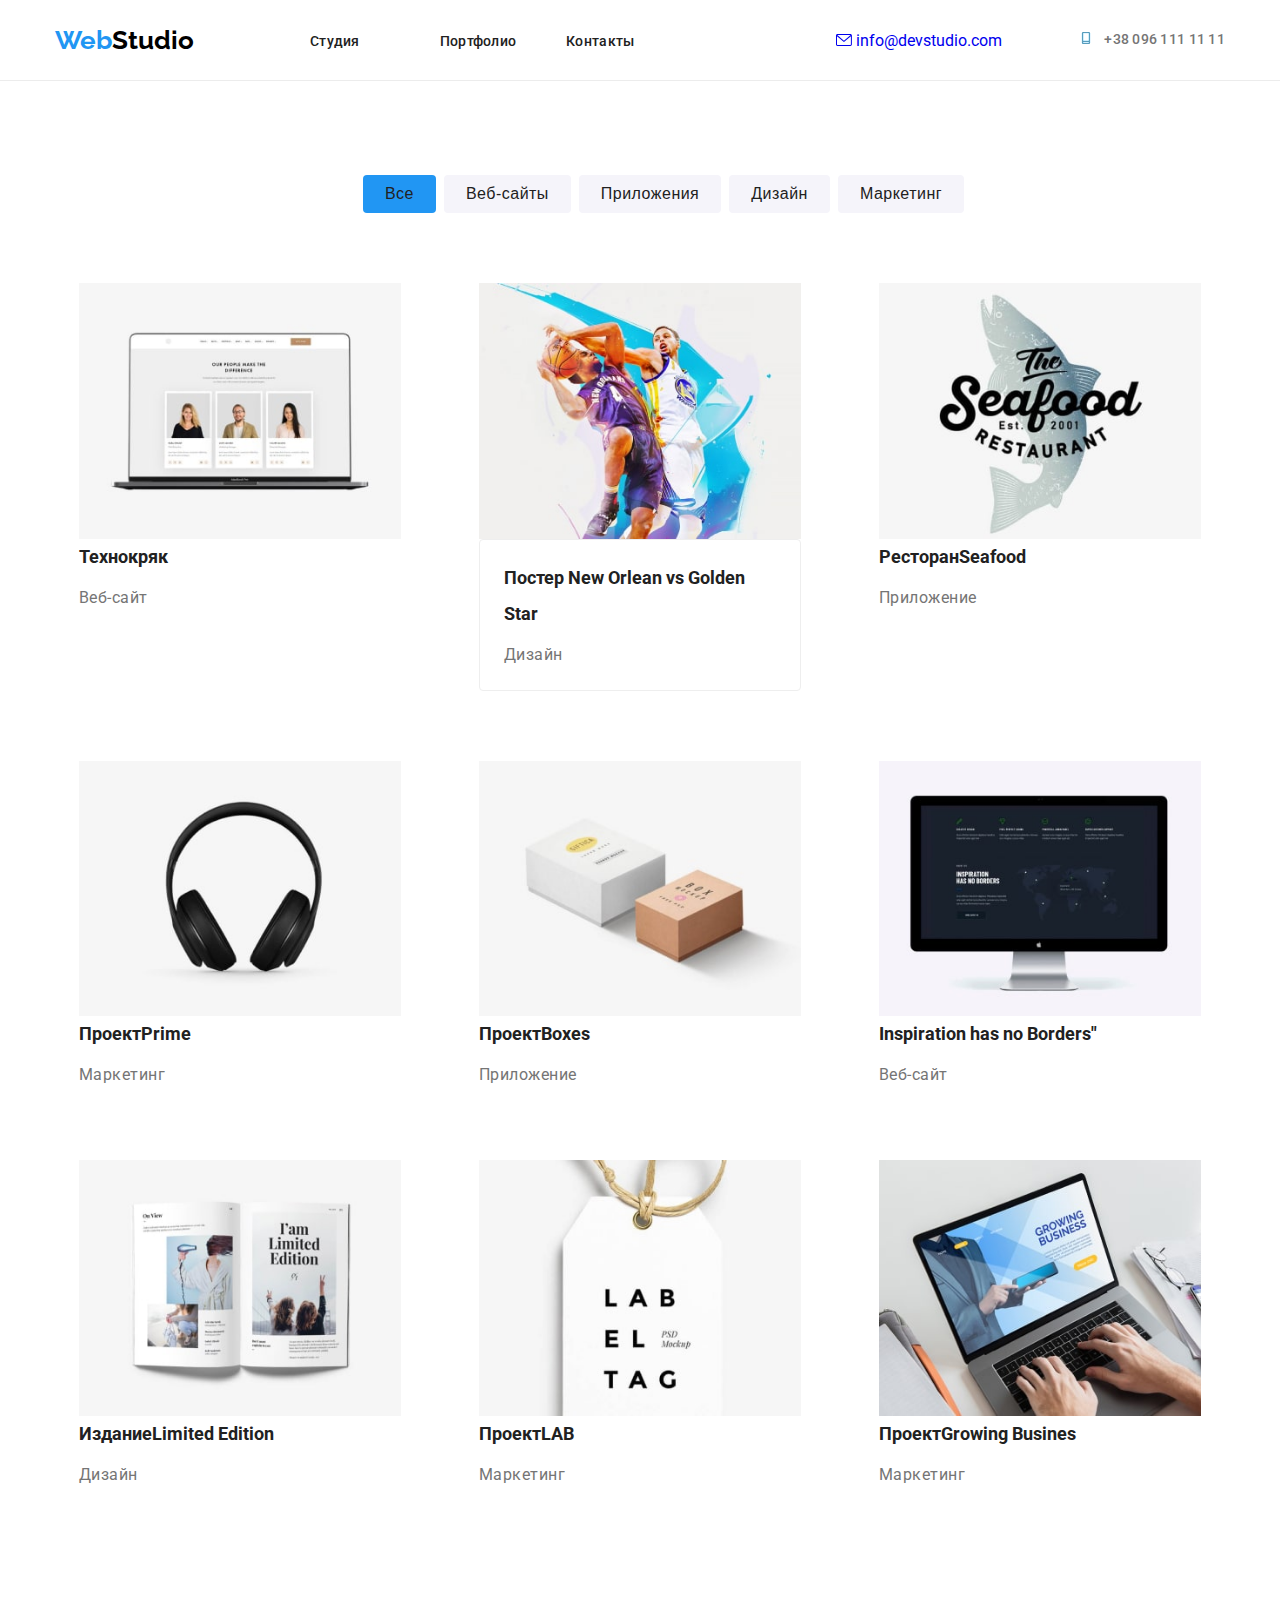
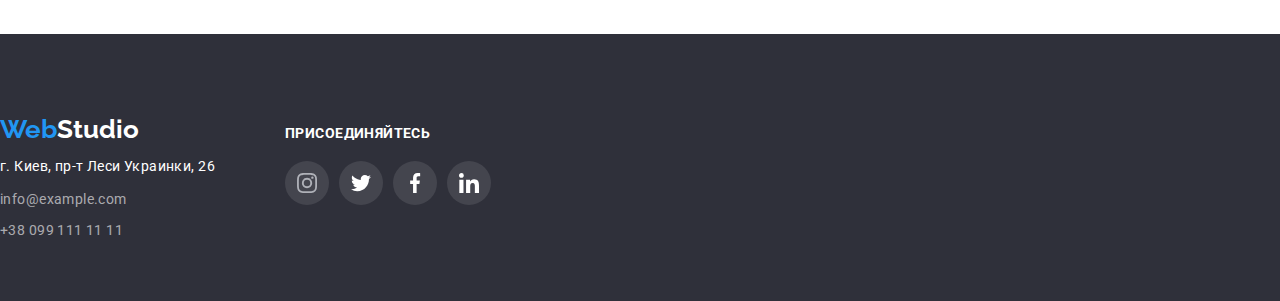
==== portfolio.html @ 39ac748e "start" ====
<!DOCTYPE html>
<html lang="ru">
  <head>
    <meta charset="UTF-8" />
    <meta http-equiv="X-UA-Compatible" content="IE=edge" />
    <meta name="viewport" content="width=device-width, initial-scale=1.0" />
    <title>WebStudio</title>
    <link rel="preconnect" href="https://fonts.googleapis.com" />
    <link rel="preconnect" href="https://fonts.gstatic.com" crossorigin />
    <link
      href="https://fonts.googleapis.com/css2?family=Raleway:wght@700&family=Roboto:wght@400;500;700;900&display=swap"
      rel="stylesheet"
    />
    <link
      rel="stylesheet"
      href="https://cdnjs.cloudflare.com/ajax/libs/modern-normalize/1.1.0/modern-normalize.min.css"
      integrity="sha512-wpPYUAdjBVSE4KJnH1VR1HeZfpl1ub8YT/NKx4PuQ5NmX2tKuGu6U/JRp5y+Y8XG2tV+wKQpNHVUX03MfMFn9Q=="
      crossorigin="anonymous"
      referrerpolicy="no-referrer"
    />
    <link rel="stylesheet" href="./css/styles.css" />
  </head>
  <body>
    <!--шапка страницы портфолио-->
    <header class="header">
    <div class="container">
        <nav class="header-navigation">
          <a class="logo link" href="" lang="en">Web<span class="header-accent">Studio</span></a>
              <ul class="header-list list">
              <li class="header-item">
              <a class="header-link link pointer" href="./index.html"> <svg class="contact-vector" width="16" height="14px">
                <use href="./images4/icons.svg#icon-vector/"></use></svg>Студия</a>
            </li>
            <li class="header-item">
              <a class="header-link link" href="./portfolio.html">Портфолио</a>
            </li>
            <li class="header-item"><a class="header-link link" href="">Контакты</a></li>
          </ul>

          <!--авторизация-->
          <div class="header-ring">
            <ul class="contact item">
              <a href="mailto:info@devstudio.com" class="contact-link link">
            </ul>
                <svg class="contact-mail link" width="16" height="12px">
                <use href="./images4/icons.svg#icon-envelope"></use></svg> info@devstudio.com</a>
              
                  <svg class="contact-vector" width="16" height="14px"><use href="./images4/icons.svg#icon-vector/"></use></svg>
                <ul class="contact item">
              <a href="tel:380961111111" class="header-tel link"><svg class="contact-tel" width="16" height="12px">
                <use href="./images4/icons.svg#icon-smartphone"></use></svg>+38 096 111 11 11</a>
                </ul>
            </div>
        </nav>
      </header>
    </div>

    <main>
      <section class="section-portfolio">
        <div class="container-portfolio">
          <h1 class="visually-hidden">Примеры работ</h1>
          <ul class="portfolio-list">
            <li class="portfolio-item">
              <button type="button btn" class="portfolio-button lits">Все</button>
            </li>

            <li class="portfolio-item">
              <button type="button" class="portfolio-buttons  lits">Веб-сайты</button>
            </li>

            <li class="portfolio-item">
              <button type="button" class="portfolio-buttons lits">Приложения</button>
            </li>

            <li class="portfolio-item">
              <button type="button" class="portfolio-buttons  lits">Дизайн</button>
            </li>

            <li class="portfolio-item">
              <button type="button" class="portfolio-buttons lits">Маркетинг</button>
            </li>
          </ul>
        </div>
      
      <!--Проэкты-->
      <!--<section card="section">-->
        <div class="container card">
          <ul class="card-list list">
            <li class="card-item">
          <img src="./images2/img8-min.jpg" alt="Веб-сайт" width="370" />
              <div class="cards-name">
                <h2 class="card-title">Технокряк</h2>
                <p class="card-text">Веб-сайт</p>
              </div>
            </li>

            <li class="card-item">
              <img src="./images2/img9-min.jpg " alt="Постер" width="370" />
              <div class="cards-name-card">
                <h3 class="card-title">Постер<span lang="en"> New Orlean vs Golden Star</span></h3>
                <p class="card-text">Дизайн</p>
              </div>
            </li>

            <li class="card-item">
              <img src="./images2/img10-min.jpg" alt="Ресторан" width="370" />
              <div class="cards-name">
                <h3 class="card-title">Ресторан<span lang="en">Seafood</span></h3>
                <p class="card-text">Приложение</p>
              </div>
            </li>

            <li class="card-item">
              <img src="./images2/img11-min.jpg" alt="Маркетинг работа" width="370" />
              <div class="cards-name">
                <h3 class="card-title">Проект<span lang="en">Prime</span></h3>
                <p class="card-text">Маркетинг</p>
              </div>
            </li>

            <li class="card-item">
              <img src="./images2/img12-min.jpg" alt="Коробка приложение" width="370" />
              <div class="cards-name">
                <h3 class="card-title">Проект<span lang="en">Boxes</span></h3>
                <p class="card-text">Приложение</p>
              </div>
            </li>

            <li class="card-item">
              <img src="./images2/img13-min.jpg" alt="Веб-сайт работа" width="370" />
              <div class="cards-name">
                <h3 class="card-title"><span lang="en">Inspiration has no Borders"</span></h3>
                <p class="card-text">Веб-сайт</p>
              </div>
            </li>

            <li class="card-item">
              <img src="./images2/img14-min.jpg" alt="Дизайн работа" width="370" />
              <div class="cards-name">
                <h3 class="card-title">Издание<span lang="en">Limited Edition</span></h3>
                <p class="card-text">Дизайн</p>
              </div>
            </li>

            <li class="card-item">
              <img src="./images2/img15-min.jpg" alt="Маркетинг работа2" width="370" />
              <div class="cards-name">
                <h3 class="card-title">Проект<span lang="en">LAB</span></h3>
                <p class="card-text">Маркетинг</p>
              </div>
            </li>
            <li class="card-item">
              <img src="./images2/img16-min.jpg" alt="<Большой бизнес>" width="370" />
              <div class="cards-name">
                <h3 class="card-title">Проект<span lang="en">Growing Busines</span></h3>
                <p class="card-text">Маркетинг</p>
              </div>
            </li>
          </ul>
        </div>
      </section>  
    </main>

      <!--подвал-->
    <footer class="footer">
      <div class="container-footer">
        <div class="container-footer-contact">
        <a class="logo link" href="" lang="en">Web<span class="footer-accent">Studio</span></a>
        <address class="footer-contacts">
          <ul class="footer-list list">
            <li class="footer-item">
              <a href="" class="footer-address link">г. Киев, пр-т Леси Украинки, 26</a>
            </li>
            <li class="footer-item">
              <a href="mailto:info@example.com" class="footer-mail link">info@example.com</a>
            </li>
            <li class="footer-item">
              <a href="tel:+3809911111111" class="footer-tel link">+38 099 111 11 11</a>
            </li>
          </ul>
          </address> 
        </div>
        <div class="footer-social">
          <h3 class="second-footer-title">присоединяйтесь</h3> 
          <ul class="second-footer-list list"> 
                <li class="second-footer-item">
                  <a href="" class="footer-social-link">
                    <svg class="second-footer-icon" width="20"height="16"><use href="./images4/icons.svg#icon-instagram" ></use></svg>
                  </a>
                </li>
                  <li class="second-footer-item">
                  <a href="" class="footer-social-link">
                    <svg class="second-footer-icon" width="20"height="16"><use href="./images4/icons.svg#icon-twitter"></use></svg>
                  </a>
                </li>
                  <li class="second-footer-item">
                  <a href="" class="footer-social-link">
                    <svg class="second-footer-icon" width="20"height="16"><use href="./images4/icons.svg#icon-facebook"></use></svg>
                  </a>
                </li>
                  <li class="second-footer-item">
                  <a href="" class="footer-social-link">
                    <svg class="second-footer-icon" width="20"height="16"><use href="./images4/icons.svg#icon-linkedin" ></use></svg>
                  </a>
                </li>
              </ul>
          </div>
    </div>
    </footer>
  </body>
</html>
---- css/styles.css ----
/*Стиль для index.html*/
body {
  font-family: 'roboto', sans-serif;
  font-weight: 400;
  color: #000000;
  margin: 0px;
}
/*body {
  font-family: -apple-system, BlinkMacSystemFont, "Segoe UI", Roboto, Oxygen,
    Ubuntu, Cantarell, "Open Sans", "Helvetica Neue", sans-serif;
  line-height: 1.5;
  color: #2a2a2a;
}*/

:root {
  --main-title-color: #ffffff;
  --secondary-title-color: #212121;
  --main-text-color: #757575;
  --secondary-text-color: #000000;
  --accent-color: #2196f3;
  --card-set-gar: 30px;
}

p,
h1,
h2,
h3,
h4,
h5,
h6 {
  margin-top: 0px;
  margin-bottom: 0px;
}
ul {
  margin-top: 0px;
  margin-bottom: 0px;
  padding-left: 0px;
}
img {
  display: block;
  max-width: 100%;
  height: auto;
}
address {
  font-style: normal;
}

/*убрали точки*/
.list {
  list-style: none;
}

/* убрать подчеркивание*/
.link {
  text-decoration: none;
}
/*скрыли заголовки*/
.visually-hidden {
  position: absolute;
  white-space: nowrap;
  width: 1px;
  height: 1px;
  overflow: hidden;
  border: 0;
  padding: 0;
  clip: rect(0 0 0 0);
  clip-path: inset(50%);
  margin: -1px;
}
.container {
  width: 1200px;
  margin-left: auto;
  margin-right: auto;
  padding-left: 15px;
  padding-right: 15px;
}
html {
  box-sizing: border-box;
}
*,
*::after,
*::before {
  box-sizing: inherit;
}

/*-----HEADER------*/

.container  {
  width: 1200px ;
  align-items: center;
}
.header {
  display: block;
  padding-top: 25px;
  padding-bottom: 24px;
}

.header-navigation {
  display: flex;
  align-items: center;
}
.logo {
  font-family: 'Raleway', sans-serif;
  font-weight: 700;
  font-size: 26px;
  line-height: 1.19;
  margin-right: 70px;
  color: var(--accent-color);
}
.header-list {
  display: flex;
}
.header-item:not(:last-child) {
padding-left: 30px;
}

.header-link:hover,
.header-link:focus {
  color: var(--accent-color);
}
.header-ring {
  margin-left: auto;
  margin-right:avto;
  display: flex;
  align-items: center;
}
.header-mail,
.header-tel {
  display: block;
  font-weight: 500;
  font-size: 14px;
  line-height: 1.14;
  letter-spacing: 0.02em;
  color: var(--main-text-color);
  margin-left: 50px;
}
.header-mail:hover,
.header-mail:focus {
  fill: #03a9f4;
  color: var(--secondary-text-color);
}

.contact-link {
  margin-right: 10px;
  margin-left: 10px;
 /* stroke:#2196F3;*/
  fill: currentColor;
}
.contact-link:hover,
.contact-link:focus {
  fill: #03a9f4;
  color: var(--secondary-text-color);
  
}
.contact-tel {
  margin-right:10px;
  stroke: #03a9f4;
  fill: currentColor;
}
.contact-mail-link {
  margin-left:2px ;
}
/*   HEADER PORTFOlIO    */
.header-logo {
  margin-right: auto;
  margin-right: auto;
}
.container-header {
/*  width: 1200px;*/
  display: flex;
  align-items: center;
}
.header {
  border-bottom-width: 1px;
  border-bottom-style: solid;
  border-bottom-color: rgba(236, 236, 236, 1);
  /* border-color: #2196f3;*/
  /* height: 80px;*/
}
.header-navigation {
  display: flex;
  align-items: center;
}
.header-logo {
  margin-right: 70px;
}
.features-icon {
  width: 170px;
  height: 120px;
  position: static;
  fill: solid #F5F4FA;
}
.header-item {
  margin-right: 50px;
  color: rgba(33, 150, 243, 1);
}
.header-list {
  display: flex;
}
.header-accent {
  color: var(--secondary-text-color);
}
.header-link {
  font-weight: 500;
  font-size: 14px;
  line-height: 1.14;
  letter-spacing: 0.02em;
  color: #212121;
}
.header-link:hover,
.header-link:focus {
  color: var(--accent-color);
}

/*----Контейнер Герой----*/
.section-hero {
  background-color: #2f303a;
  padding-top: 200px;
  padding-bottom: 200px;
}
.overlay {
  max-width: 1600px;
  height: 600px;
  margin-left: auto;
  margin-right: auto;
  background-image: linear-gradient (to right, rgba(47, 48, 58, 0.4) 
  rgba(47, 48, 58, 0.4));
  background-image: url(../images/Img\ шапка.jpg);
  background-repeat: no-repeat;
  background-position: 50% 50%;
  background-size: auto;

}
.hero-title {
  display: block;
  font-weight: 900;
  font-size: 44px;
  line-height: 1.36;
  text-align: center;
  text-transform: uppercase;
  color: var(--main-title-color);
  margin: bottom;
}

.hero-buton {
  background-color: var(--accent-color);
  font-weight: 700;
  font-size: 16px;
  line-height: 1.87;
  vertical-align: center;
  letter-spacing: 0.06em;
  color: var(--main-title-color);
}
.hero-button.btn {
  font-weight: 700;
  display: flex;
  padding-top: 10px;
  padding-bottom: 10px;
  padding-left: 32px;
  padding-right: 32px;
  text-align: center;
  align-items: center;
  border-radius: 4px;
  margin-right: auto;
  margin-left: auto;
  margin-top: 20px;
  border: none;
  color: var(--main-title-color);
  background-color: var(--accent-color);
}

.hero-button.btn:hover,
.hero-button.btn:focus {
  color: var(--secondary-text-color);
}

/*--Контейнер преемущества работы -*/

.section {
  padding-top: 94px;
  padding-bottom: 94px;
}

.about {
  padding-bottom: 0px;
}
.about-container {
  background-color: #E5E5E5;
  width: 1200px;
  margin-left: auto;
  margin-right: auto;
  padding-left: 15px;
  padding-right: 15px 
}

.about-list {
  margin: 0px;
  padding: 0px;
  list-style: none;
  display: flex;
  flex-basis: calc(100% / 4 - 30px); 
}
.about-item:not(:last-child) {
  margin-right: 30px;
}

.features-icon{
  display: flex;
  list-style: none;
  justify-content: center; 
}

.features-icon:hover,
  .features-icon:focus {
  color: #212121; 
  fill: #2196f3;
}
.features-icon:hover.socials-icon,
  .features-icon:focus.socials-icon{
  fill: var(--accent-color) ;
} 
.socials-icon:hover,
.socials-icon:focus {
color: #AFB1B8;
}

.about-title {
  font-weight: 700;
  margin-bottom: 10px;
  font-size: 14px;
}

.about-text {
  width: 270px;
  font-size: 14px;
  line-height: 1.71;
  letter-spacing: 0.03em;
  font-weight: 400;
  color: var(--main-text-color);
}

/* ---  Примеры работ---*/

.section-gallery {
  padding-bottom: 94px;
}
.container-gallery {
  width: 1200px;
  margin-left: auto;
  margin-right: auto;
  padding-left: 15px;
  padding-right: 15px;
}
.gallery-title {
  margin-bottom: 50px;
}
.gallery-title {
  font-size: 36px;
  line-height: 1.17;
  letter-spacing: 0.03em;
  text-align: center;
  color: var(--secondary-title-color);
}

.gallery-list {
  display: flex;
  /*flex-wrap: wrap;*/
  list-style: none;
  justify-content: center;
}
.gallery-item:not(:last-child) {
  margin-right: 30px;
  align-items: center;
}

/*---Команда работников---*/
.section-masters  {
  padding-top: none;
  padding-bottom: 94px;
  fill:#F5F4FA ;
}
.container-masters  {
  width: 1200px;
  margin-left: auto;
  margin-right: auto;
  padding-left: 15px;
  padding-right: 15px;
}
.masters-title {
  font-size: 36px;
  line-height: 1.17;
  text-align: center;
  color: var(--secondary-title-color);
}
.masters-title {
  margin-bottom: 50px;
}
.masters-list {
  display: flex;
  justify-content: center;
}
.masters-item:not(:last-child) {
  margin-right: 30px;
  flex-basis: calc(100% / 4 -30px);
}
.masters-item {
  padding-top: 30px;
  background-color: rgba(255, 255, 255, 1);
  box-shadow: 0px 1px 3px rgba(0, 0, 0, 0.12), 0px 1px 1px rgba(0, 0, 0, 0.14),0px 2px 1px rgba(0, 0, 0, 0.2);
  border-radius:  4px 4px ;
  
  }
    .masters-social-list{
    display: flex;
    justify-content: center;
    align-items: center;
  }
  .masters-social-item{
    width: 44px;
    height: 44px;
  }
  .masters-social-item +.masters-social-item{
    margin: 10px;
}
  .masters-social-link{
  width: 100%;
  height: 100%;
  border-radius:50% ;
  display: flex;
  align-items: center;
  justify-content: center;
  flex-wrap: wrap;
  color: #AFB1B8;
}
  .masters-social-icon {
    fill: #AFB1B8;
  }

  .masters-social-link:hover,
  .masters-social-link:focus {
  background-color:var(--accent-color);
}
  
  .masters-social-link:hover.masters-social-icon,
  .masters-social-link:focus.masters-social-icon{
  fill: var(--accent-color);
  }
  
  .masters-member {
  text-align: center;
}
  .masters-member {
  font-weight: 500;
  font-size: 16px;
  line-height: 1.18;
  letter-spacing: 0.03em;
  color: var(--secondary-text-color);
}
.masters-text {
  font-size: 16px;
  line-height: 1.18;
  letter-spacing: 0.03em;
  color: var(--main-text-color);
}
.masters-text {
font-weight: 400;
margin-top: 15px;
text-align: center;
padding-bottom: 30px;
}
.section-customers{
  padding-top: none;
  padding-bottom: 94px
}
.container-customers {
  width: 1200px;
  margin-left: auto;
  margin-right: auto;
  padding-left: -15px;
  padding-right: 15px;
}
.customers-title {
  font-weight: 700;
  font-size: 36px;
  line-height: 2.38;
  text-align: center;
  margin-bottom: 50px;
  color: var(--secondary-title-color);
}

.customers-item{
  width: 170px;
  height: 92px; ;
  border-radius: 4px;
  background-color:#E5E5E5 ;
  margin-right: 30px;
}
.customers-item{
  font-size: 5px;
  line-height: 0.06px;
  fill:#AFB1B8; ;
  border:rgba(175, 177, 184, 1);
}
/*
  fill: var(--accent-color); 
}*/

.customers-icon{
  width: 170px;
  height: 92px;
  display: flex;
  list-style: none;
  justify-content: center;  
  border-radius: 4px;
  fill: currentColor;
 /* background-color:#E5E5E5 ;*/
  margin-right: 30px; 
  fill:#AFB1B8 ;
}
 .customers-link{
  display: flex;
    justify-content: center;
    align-items: center;
    /* padding: 16px 32px; */
    width: 100%;
    height: 100%;
    color: var(--clients-link);
}

.icon {
    display: inline-block;
    width: 1em;
    height: 1em;
    fill: currentColor;
}
  .customers-list{
    display: flex;
    justify-content: center; 
    align-items: center;
  }

  .customers-link:hover .customers-icon,
  .customers-link:focus .customers-icon {
  fill: var(--accent-color);
}

.customers-link:hover,
.customers-link:focus {
  border: var(--accent-color) 1px solid;
}
.customers-icon-logo3{
  border:#2196F3 ;
  fill:#2196F3 ;
}
.icon-logo21{
  transition: fill 250ms linear, border-color 250ms;
    transition-timing-function: cubic-bezier(0.4, 0, 0.2, 1);
}

/* Портфолио  презентация*/

.section-portfolio {
  padding-top: 94px;
  padding-bottom: 94px;
}
.section-portfolio{
  width: 1200px;
  margin-left: auto;
  margin-right: auto;
  padding-left: -15px;
  padding-right: 15px
}
.container-portfolio{
    align-items: baseline;
    margin-left: 70px;
}
.hidden {
  position: absolute;
  width: 1px;
  height: 1px;
  margin: -1px;
  border: 0;
  padding: 0;
  white-space: nowrap;
  clip-path: inset(100%);
  clip: rect(0 0 0 0);
  overflow: hidden;
}
.portfolio-list {
  display: flex;
  justify-content: center;
  list-style: none;
  margin-bottom: 50px;
}

.portfolio-item {
  margin-right: 8px;
}

.portfolio-button {
  display: block;
  color: #212121;
  background-color: #2196f3;
  font-style: normal;
  cursor: pointer;
  border: transparent;
  border-radius: 4px;
  font-weight: 500;
  font-size: 16px;
  text-align: center;
  letter-spacing: 0.03em;
  line-height: 1.62;
  padding: 6px 22px;
}

.portfolio-button:hover,
.portfolio-button:focus {
  color: rgba(245, 244, 250, 1);
  background-color: var(--accent-color);
}
.portfolio-buttons {
  color: #212121;
  background-color: #f5f4fa;
  font-style: normal;
  cursor: pointer;
  border: transparent;
  border-radius: 4px;
  font-weight: 500;
  font-size: 16px;
  text-align: center;
  letter-spacing: 0.03em;
  line-height: 1.62;
  padding: 6px 22px;
}

.portfolio-buttons:hover,
.portfolio-buttons:focus {
  color: #2196f3;
  color: rgba(245, 244, 250, 1);
  color: var(--main-title-color);
  background-color: var(--accent-color);
}
.portfolio-list .item:not(:last-child) {
  margin-right: 8px;
}

/* Портфолио  карточки*/
.container-card{
  fill:rgba(255, 255, 255, 1) ;
  border:1 px rgba(238, 238, 238, 1) ;
  box-shadow:rgba(238, 238, 238, 1)rgba(0, 0, 0, 0.16)rgba(0, 0, 0, 0.12)

}
.card-list {
  display: flex;
  flex-wrap: wrap;
  padding-bottom: 30px;
  margin-top: 50px;
  margin-top: -30px;
  margin-left: -30px;
}
.card-item {
  margin-left: 30px;
  margin-top: 30px;
}

.card-item {
  flex-basis: calc(100% / 3 - 30px);
  display: block;
}

.card-title:not(:last-child) {
  font-size: 18px;
  line-height: 2;
  margin-bottom: 4px;
  padding-bottom: 4px;
  color: var(--secondary-title-color);
}

.card-item {
  padding-top: 20px;
  padding-bottom: 20px;
  padding-left: 24px;
  padding-right: 24px;
  background: #ffffff;
}
.card-item :hover,
.card-item :focus {
  background: #ffffff;;
  box-shadow: 0px 1px 1px rgba(0, 0, 0, 0.12), 0px 4px 4px rgba(0, 0, 0, 0.06),
    1px 4px 6px rgba(0, 0, 0, 0.16);
}

.cards-name-card {
  padding-top: 20px;
  padding-bottom: 20px;
  padding-left: 24px;
  padding-right: 24px;
  background: #ffffff;
  border: 1px solid #eeeeee;
  box-sizing: border-box;
 /* box-shadow: 0px 1px 1px rgba(0, 0, 0, 0.12), 0px 4px 4px rgba(0, 0, 0, 0.06),
    1px 4px 6px rgba(0, 0, 0, 0.16);*/
  border-radius: 4px;
}
.card-text {
  font-size: 16px;
  line-height: 1.87;
  letter-spacing: 0.03em;
  color: #757575;
}

/*---ПОДВАЛ---*/

.footer {
  background-color: #2f303a;
  padding-top: 60px;
  padding-bottom: 60px;
}
  .container-footer {
    display: flex;
    align-items: baseline;
}

.logo-link {
  display: flex;
  align-items: baseline;
  margin-top: 10px;
  padding-top: 60px;

}

.footer-list:hover,
.footer-list:focus {
  color: var(--accent-color);
  color: #000;
}
.container-footer-contact {
margin-top: 20px;
}
.footer-contacts:hover,
.footer-address:hover,
:focus {
  color: #2196f3;
  color: rgba(245, 244, 250, 1);
  color: var(--main-title-color);
}

.footer-list-list {
  display: flex;
  color: var(--accent-color);
  margin-bottom: 30px;
  
}

.footer-item {
  display: flex;
  margin-top: 10px;
}

.footer-accent {
  color: var(--main-title-color);
}
.footer-address {
  font-style: normal;
  font-size: 14px;
  line-height: 1.71;
  letter-spacing: 0.03em;
  color: var(--main-title-color);
}
.footer-address:hover,
.footer-address:focus {
  color: #2196f3;
  margin-top:36px ;
  /* color: rgba(245, 244, 250, 1);*/
  color: var(--accent-color);
}

.footer-mail:hover,
.footer-mail:focus {
  color: #2196f3;
  color: rgba(245, 244, 250, 1);
  color: var(--accent-color);
}
.footer-mail,
.footer-tel {
  font-style: normal;
  font-size: 14px;
  line-height: 1.51;
  letter-spacing: 0.03em;
  color: rgba(255, 255, 255, 0.6);
}

.footer-mail-link.footer-tel-link {
  display: flex;
  padding: 10px;
  padding-bottom: 15px;
  margin-bottom: 15px;
  line-height: 10px;
}

.footer-tel-link {
  margin-bottom: 60px;
  margin-top: 15px;
}
.footer-social{
  flex-direction:column;
margin-left: 70px;
}

.second-footer-title {
  font-weight: 700;
    font-size: 14px;
    line-height: 16px;
    letter-spacing: 0.03em;
    text-transform: uppercase;
    color: var(--main-title-color);
    margin-bottom: 20px;
}

.second-footer-list {
  display: flex;
  justify-content: center;
}
.second-footer-item:first-child {
    margin-left: 0;
}
.second-footer-item {
  width: 44px;
  height: 44px;
  margin-left: 10px;
}

.footer-social-link {
  display: flex;
  align-items: center;
  justify-content: center;
  width: 100%;
  height: 100%;
  border-radius:50% ;
  background: rgba(255, 255, 255, 0.1);
  fill:var(--main-title-color);
}
  .second-footer-icon {
    display: block;
    width: 20px;
    height: 20px;
    fill: var(--main-title-color);
}
  .second-footer-icon-color{
  fill: currentColor;
    /*fill:#FFFFFF ;*/
   /* background-color: #2196f3;*/
  }
  .footer-social-link-color{
  width: 100%;
  height: 100%;
  border-radius:50% ;
  display: flex;
  align-items: center;
  justify-content: center;
  flex-wrap: wrap;
  background: rgba(255, 255, 255, 0.1);
  }
  .footer-social-link:hover,
  .footer-social-link:focus {
  background-color:var(--accent-color);
}
  .second-footer-icon:hover,
  .second-footer-icon:focus{
  fill: var(--accent-color);
  }
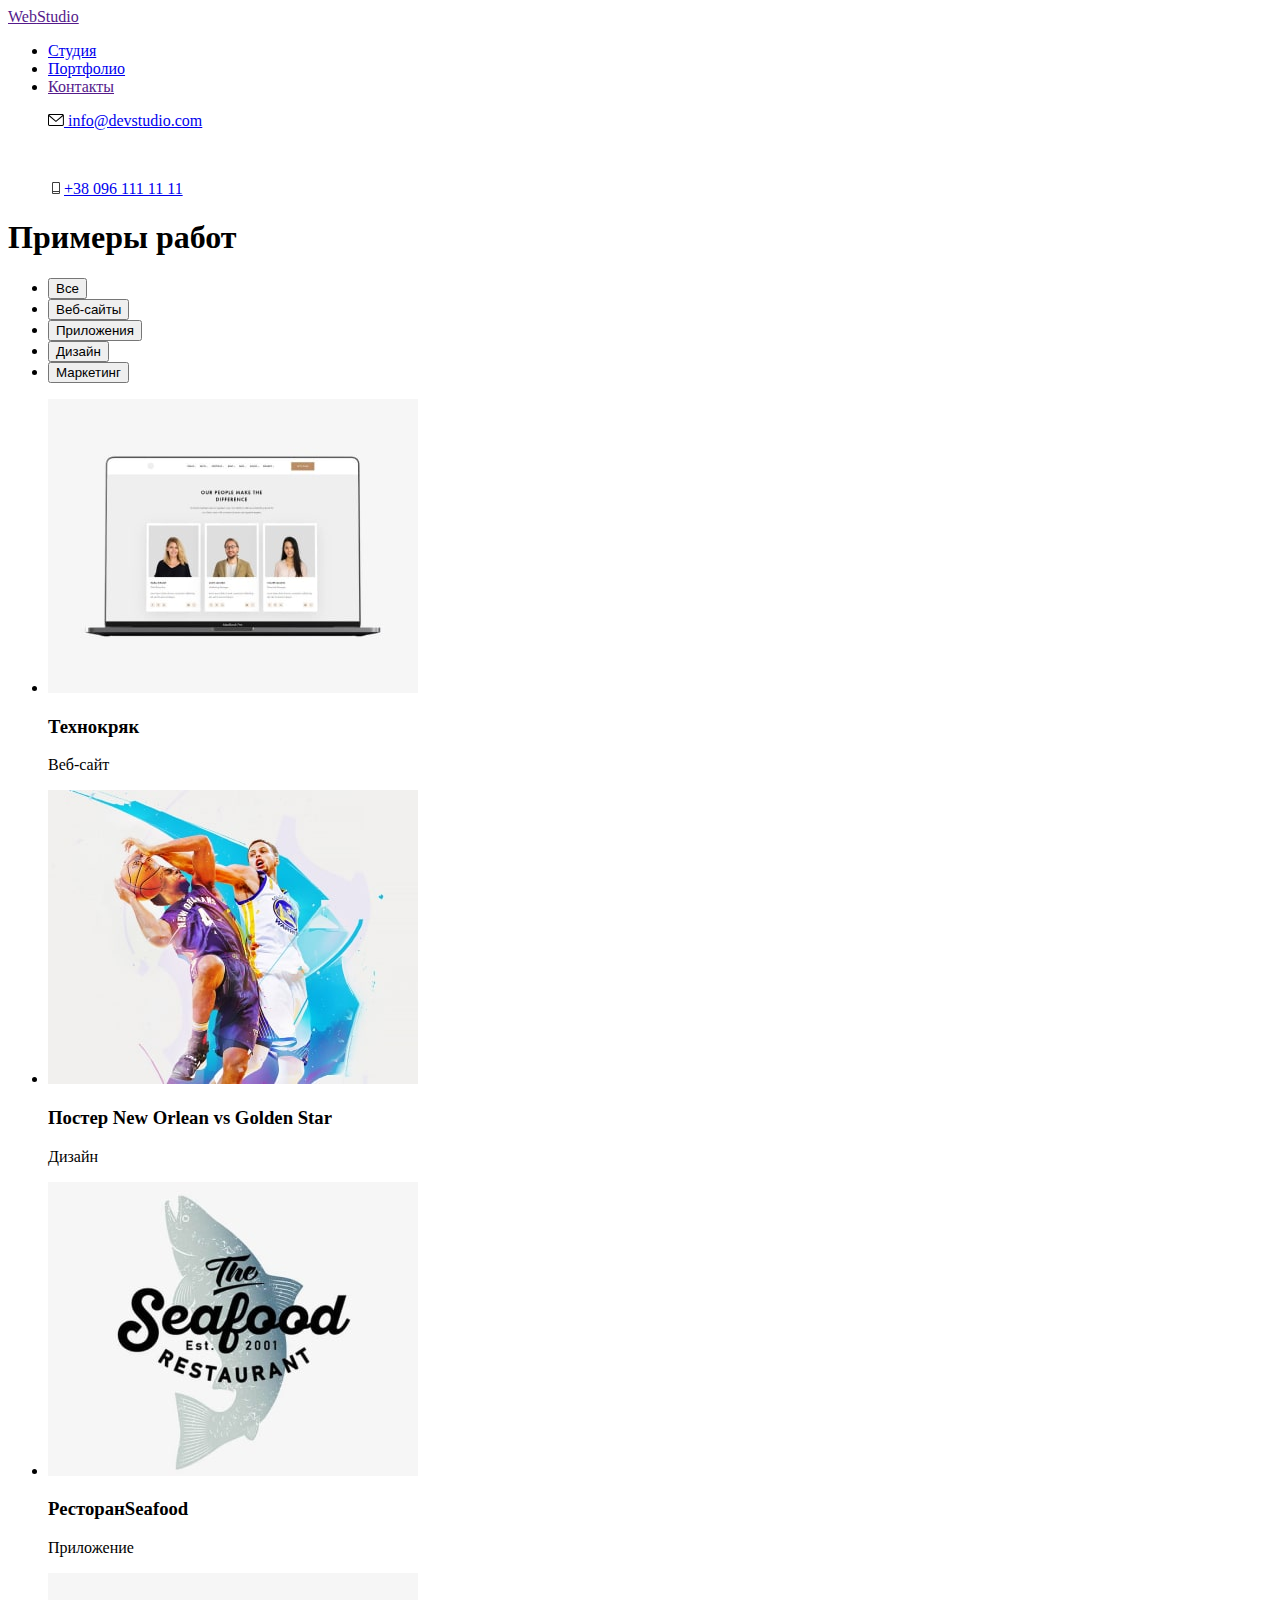
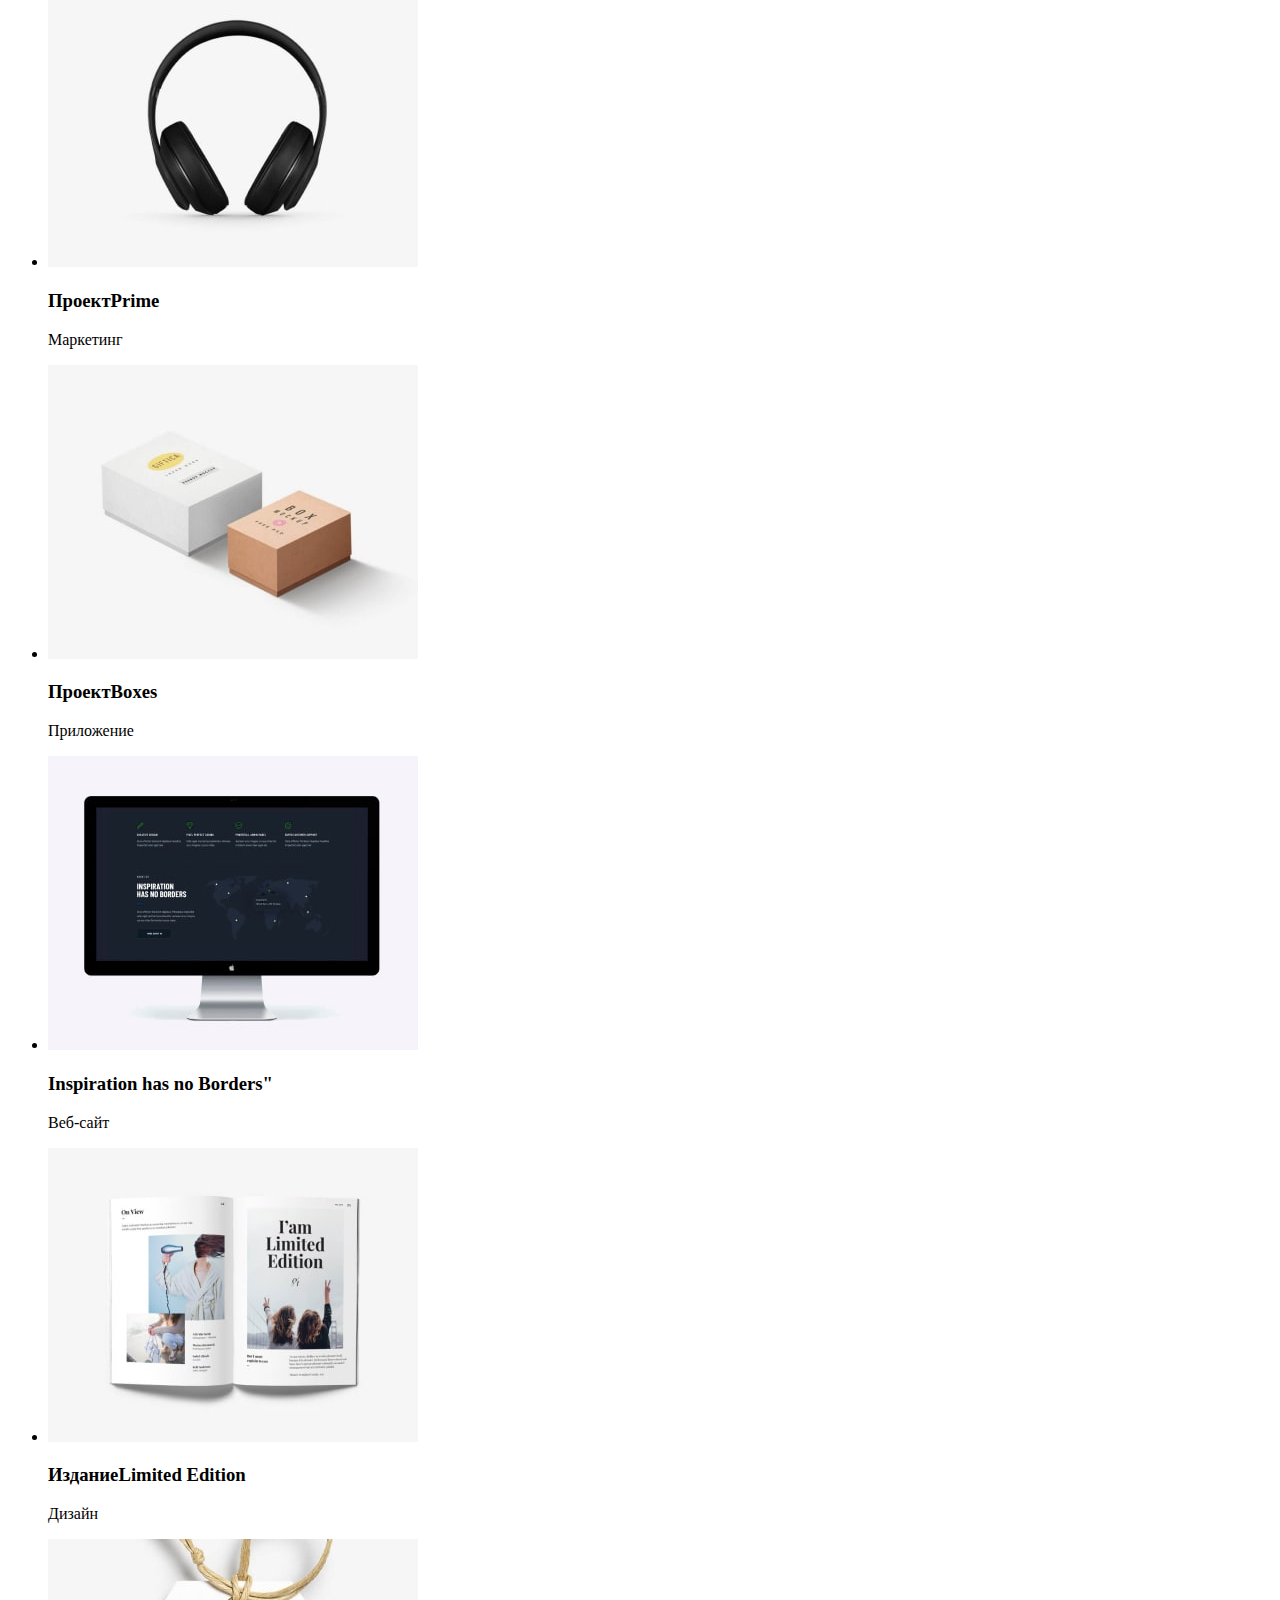
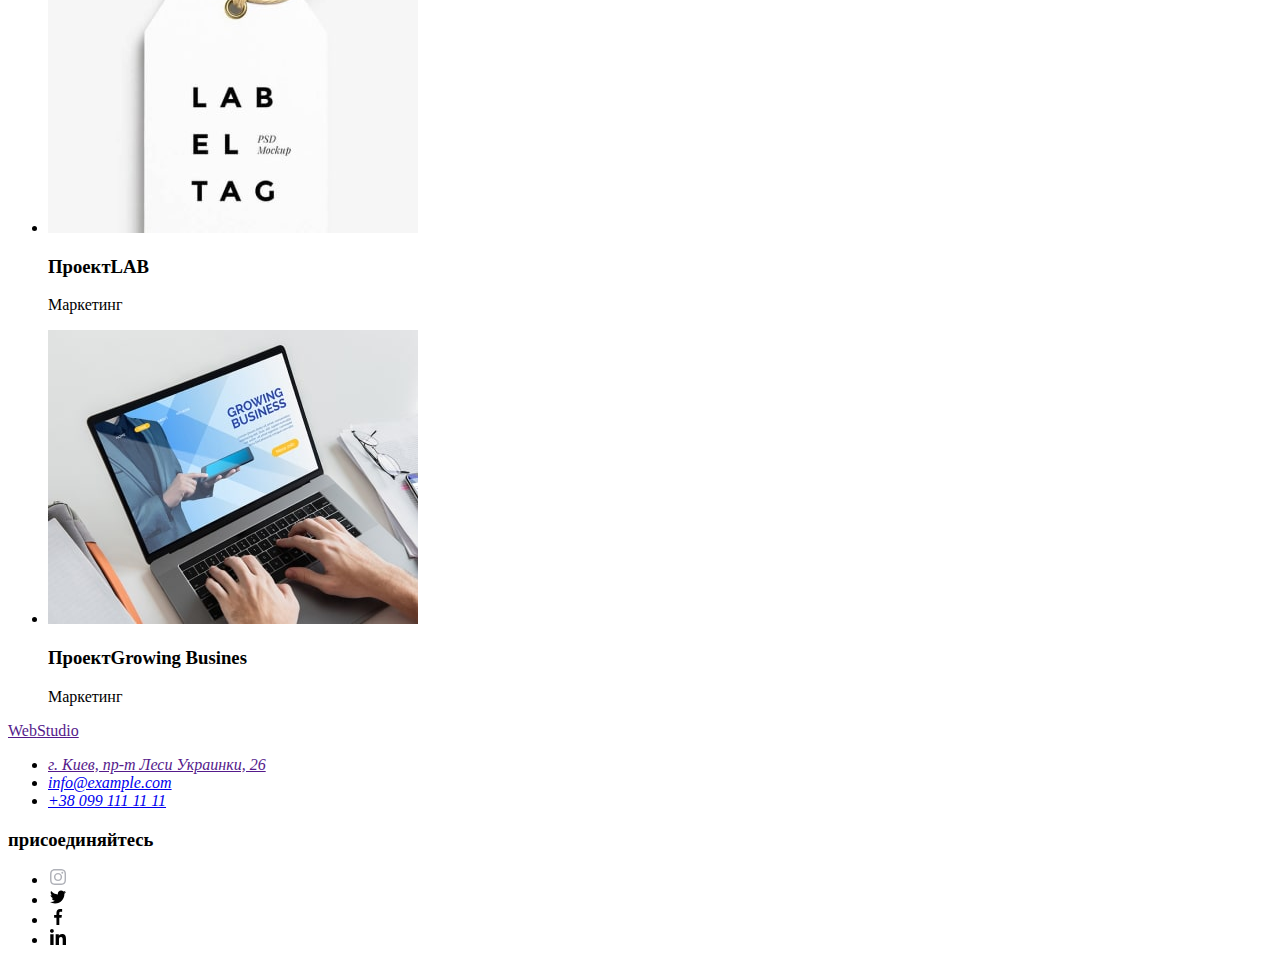
==== commit 89ba4797: "начало5" ====
--- a/portfolio.html
+++ b/portfolio.html
@@ -22,17 +22,16 @@
   </head>
   <body>
     <!--шапка страницы портфолио-->
-    <header class="header">
+  <header class="header">
     <div class="container">
         <nav class="header-navigation">
           <a class="logo link" href="" lang="en">Web<span class="header-accent">Studio</span></a>
               <ul class="header-list list">
               <li class="header-item">
-              <a class="header-link link pointer" href="./index.html"> <svg class="contact-vector" width="16" height="14px">
-                <use href="./images4/icons.svg#icon-vector/"></use></svg>Студия</a>
+              <a class="header-link link is-current pointer" href="./index.html">Студия</a>
             </li>
             <li class="header-item">
-              <a class="header-link link" href="./portfolio.html">Портфолио</a>
+              <a class="header-link link " href="./portfolio.html">Портфолио</a>
             </li>
             <li class="header-item"><a class="header-link link" href="">Контакты</a></li>
           </ul>
@@ -40,28 +39,25 @@
           <!--авторизация-->
           <div class="header-ring">
             <ul class="contact item">
-              <a href="mailto:info@devstudio.com" class="contact-link link">
-            </ul>
-                <svg class="contact-mail link" width="16" height="12px">
+              <a href="mailto:info@devstudio.com" class="contact-link-link link"><svg class="contact-mail-link link" width="16" height="12px">
                 <use href="./images4/icons.svg#icon-envelope"></use></svg> info@devstudio.com</a>
-              
+          </ul>
                   <svg class="contact-vector" width="16" height="14px"><use href="./images4/icons.svg#icon-vector/"></use></svg>
                 <ul class="contact item">
               <a href="tel:380961111111" class="header-tel link"><svg class="contact-tel" width="16" height="12px">
                 <use href="./images4/icons.svg#icon-smartphone"></use></svg>+38 096 111 11 11</a>
-                </ul>
-            </div>
+            </ul>
+          </div>
         </nav>
       </header>
     </div>
-
     <main>
       <section class="section-portfolio">
         <div class="container-portfolio">
           <h1 class="visually-hidden">Примеры работ</h1>
           <ul class="portfolio-list">
             <li class="portfolio-item">
-              <button type="button btn" class="portfolio-button lits">Все</button>
+              <button type="button btn" class="portfolio-buttons lits">Все</button>
             </li>
 
             <li class="portfolio-item">
@@ -86,72 +82,65 @@
       <!--<section card="section">-->
         <div class="container card">
           <ul class="card-list list">
+            <div class="cards-name">
             <li class="card-item">
           <img src="./images2/img8-min.jpg" alt="Веб-сайт" width="370" />
-              <div class="cards-name">
-                <h2 class="card-title">Технокряк</h2>
+                <h3 class="card-title">Технокряк</h3>
                 <p class="card-text">Веб-сайт</p>
               </div>
             </li>
-
+            <div class="cards-name">
             <li class="card-item">
               <img src="./images2/img9-min.jpg " alt="Постер" width="370" />
-              <div class="cards-name-card">
                 <h3 class="card-title">Постер<span lang="en"> New Orlean vs Golden Star</span></h3>
                 <p class="card-text">Дизайн</p>
               </div>
             </li>
-
+              <div class="cards-name">
             <li class="card-item">
               <img src="./images2/img10-min.jpg" alt="Ресторан" width="370" />
-              <div class="cards-name">
                 <h3 class="card-title">Ресторан<span lang="en">Seafood</span></h3>
                 <p class="card-text">Приложение</p>
               </div>
             </li>
-
+              <div class="cards-name">
             <li class="card-item">
               <img src="./images2/img11-min.jpg" alt="Маркетинг работа" width="370" />
-              <div class="cards-name">
                 <h3 class="card-title">Проект<span lang="en">Prime</span></h3>
                 <p class="card-text">Маркетинг</p>
               </div>
             </li>
-
+              <div class="cards-name">
             <li class="card-item">
               <img src="./images2/img12-min.jpg" alt="Коробка приложение" width="370" />
-              <div class="cards-name">
                 <h3 class="card-title">Проект<span lang="en">Boxes</span></h3>
                 <p class="card-text">Приложение</p>
               </div>
             </li>
-
+              <div class="cards-name">
             <li class="card-item">
               <img src="./images2/img13-min.jpg" alt="Веб-сайт работа" width="370" />
-              <div class="cards-name">
                 <h3 class="card-title"><span lang="en">Inspiration has no Borders"</span></h3>
                 <p class="card-text">Веб-сайт</p>
               </div>
             </li>
-
+              <div class="cards-name">
             <li class="card-item">
               <img src="./images2/img14-min.jpg" alt="Дизайн работа" width="370" />
-              <div class="cards-name">
                 <h3 class="card-title">Издание<span lang="en">Limited Edition</span></h3>
                 <p class="card-text">Дизайн</p>
               </div>
             </li>
-
+              <div class="cards-name">
             <li class="card-item">
               <img src="./images2/img15-min.jpg" alt="Маркетинг работа2" width="370" />
-              <div class="cards-name">
                 <h3 class="card-title">Проект<span lang="en">LAB</span></h3>
                 <p class="card-text">Маркетинг</p>
               </div>
             </li>
+              <div class="cards-name">
             <li class="card-item">
               <img src="./images2/img16-min.jpg" alt="<Большой бизнес>" width="370" />
-              <div class="cards-name">
                 <h3 class="card-title">Проект<span lang="en">Growing Busines</span></h3>
                 <p class="card-text">Маркетинг</p>
               </div>
@@ -162,7 +151,7 @@
     </main>
 
       <!--подвал-->
-    <footer class="footer">
+    <section class="section-footer">
       <div class="container-footer">
         <div class="container-footer-contact">
         <a class="logo link" href="" lang="en">Web<span class="footer-accent">Studio</span></a>
@@ -190,7 +179,7 @@
                 </li>
                   <li class="second-footer-item">
                   <a href="" class="footer-social-link">
-                    <svg class="second-footer-icon" width="20"height="16"><use href="./images4/icons.svg#icon-twitter"></use></svg>
+                  <svg class="second-footer-icon" width="20"height="16"><use href="./images4/icons.svg#icon-twitter"></use></svg>
                   </a>
                 </li>
                   <li class="second-footer-item">
@@ -206,6 +195,8 @@
               </ul>
           </div>
     </div>
-    </footer>
+    </section>
+    </div>
   </body>
 </html>
+
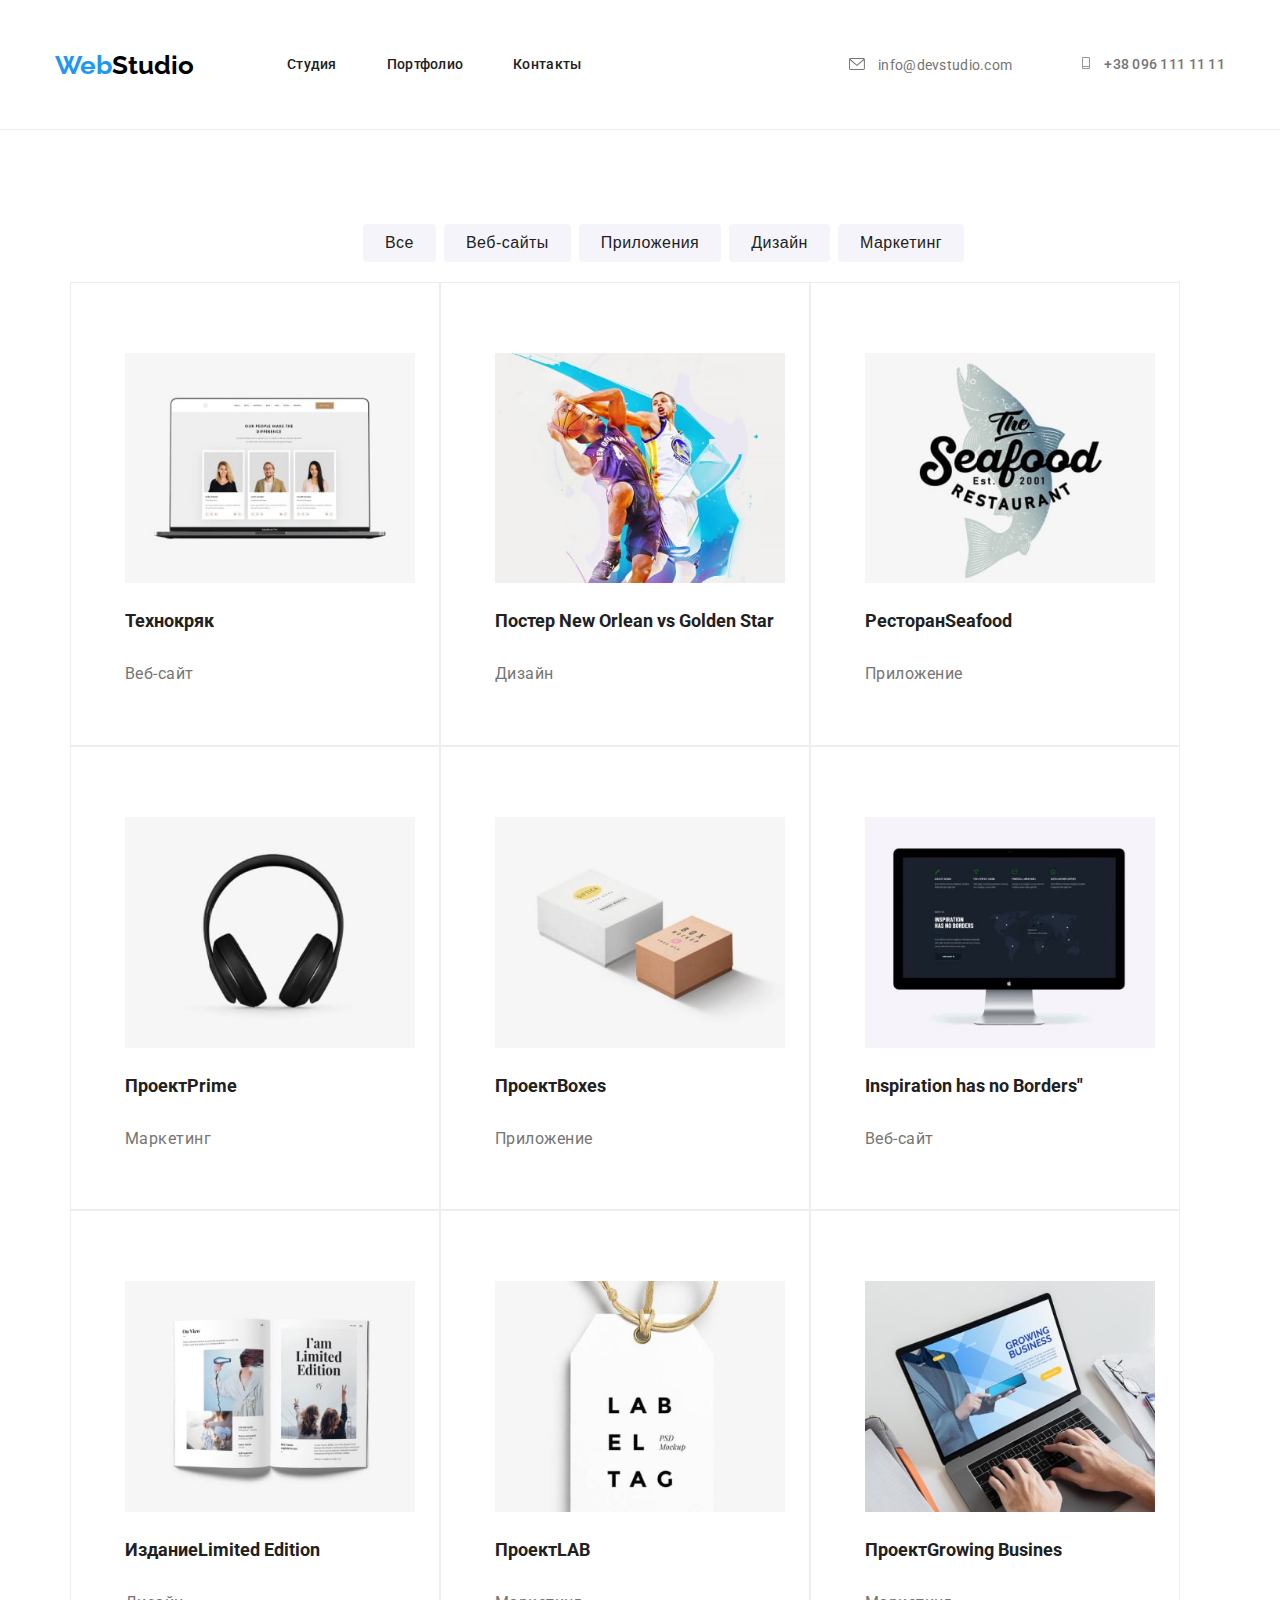
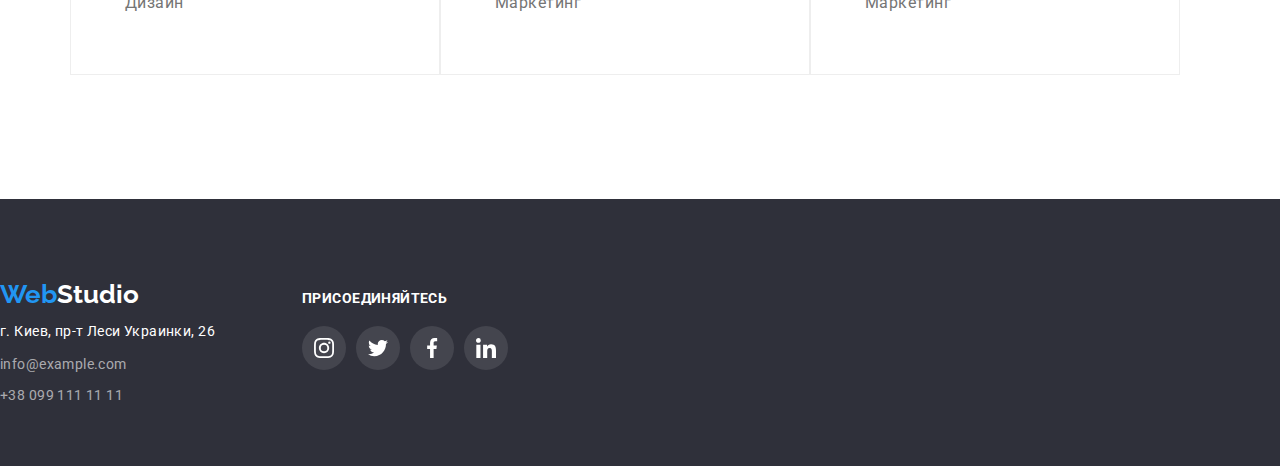
==== commit 82bd7561: "плавные переходы" ====
--- a/portfolio.html
+++ b/portfolio.html
@@ -199,4 +199,3 @@
     </div>
   </body>
 </html>
-
--- a/css/styles.css
+++ b/css/styles.css
@@ -0,0 +1,969 @@
+/*Стиль для index.html*/
+body {
+  font-family: 'roboto', sans-serif;
+  font-weight: 400;
+  color: #000000;
+  margin: 0px;
+}
+/*body {
+  font-family: -apple-system, BlinkMacSystemFont, "Segoe UI", Roboto, Oxygen,
+    Ubuntu, Cantarell, "Open Sans", "Helvetica Neue", sans-serif;
+  line-height: 1.5;
+  color: #2a2a2a;
+}*/
+
+:root {
+  --main-title-color: #ffffff;
+  --secondary-title-color: #212121;
+  --main-text-color: #757575;
+  --secondary-text-color: #000000;
+  --accent-color: #2196f3;
+  --card-set-gar: 30px;
+  --features-icon-background: #f5f4fa;
+  --color-icon: #afb1b8;
+}
+#afb1b8 p,
+h1,
+h2,
+h3,
+h4,
+h5,
+h6 {
+  margin-top: 0px;
+  margin-bottom: 0px;
+}
+ul {
+  margin-top: 0px;
+  margin-bottom: 0px;
+  padding-left: 0px;
+}
+img {
+  display: block;
+  max-width: 100%;
+  height: auto;
+}
+address {
+  font-style: normal;
+}
+
+/*убрали точки*/
+.list {
+  list-style: none;
+}
+
+/* убрать подчеркивание*/
+.link {
+  text-decoration: none;
+}
+/*скрыли заголовки*/
+.visually-hidden {
+  position: absolute;
+  white-space: nowrap;
+  width: 1px;
+  height: 1px;
+  overflow: hidden;
+  border: 0;
+  padding: 0;
+  clip: rect(0 0 0 0);
+  clip-path: inset(50%);
+  margin: -1px;
+}
+.container {
+  width: 1200px;
+  margin-left: auto;
+  margin-right: auto;
+  padding-left: 15px;
+  padding-right: 15px;
+}
+html {
+  box-sizing: border-box;
+}
+*,
+*::after,
+*::before {
+  box-sizing: inherit;
+}
+
+/*-----HEADER------*/
+.header-container {
+  display: flex;
+  align-items: baseline;
+}
+.container {
+  width: 1200px;
+  align-items: center;
+}
+.header {
+  display: block;
+  padding-top: 25px;
+  padding-bottom: 24px;
+}
+
+.header-navigation {
+  display: flex;
+  align-items: center;
+}
+.logo {
+  font-family: 'Raleway', sans-serif;
+  font-weight: 700;
+  font-size: 26px;
+  line-height: 1.19;
+  margin-right: 93px;
+  color: var(--accent-color);
+}
+.header-list {
+  display: flex;
+  margin-top: 32px;
+  margin-bottom: 32px;
+  font-weight: 500;
+  font-size: 14px;
+  letter-spacing: 0.02em;
+  text-decoration: none;
+}
+.header-item {
+  display: flex;
+  position: relative;
+  margin-right: 50px;
+  color: rgba(33, 150, 243, 1);
+}
+.header-link-link-current {
+  display: block;
+  text-decoration: none;
+  position: relative;
+  color: rgba(33, 150, 243, 1);
+}
+/*.header-link-link-current{
+  content:"";
+  width: 48px;
+  height: 4px;
+  background-color:  var(--accent-color);
+  position: relative;
+  position: bottom 21px;
+  border-radius: 4px;
+  display:flex ;
+  flex-direction: column;
+  align-items: center; 
+  margin-bottom: 32px;
+}*/
+
+.header-ring {
+  margin-left: auto;
+  margin-right: avto;
+  display: flex;
+  align-items: center;
+}
+.header-mail,
+.header-tel {
+  display: block;
+  font-weight: 500;
+  font-size: 14px;
+  line-height: 1.14;
+  letter-spacing: 0.02em;
+  color: var(--main-text-color);
+  margin-left: 50px;
+}
+
+.contact-link-link {
+  font-size: 14px;
+  line-height: 1.6px;
+  letter-spacing: 0.02em;
+  margin-left: 10px;
+  color: var(--main-text-color);
+  fill: currentColor;
+  transition: color 300ms linear;
+}
+
+.contact-link-link:hover,
+.contact-link-link:focus {
+  color: var(--accent-color);
+}
+.contact-mail-link {
+  margin-right: 10px;
+  fill: currentColor;  
+  transition: color 300ms linear;
+}
+.contact-mail-link:hover,
+.contact-mail-link :focus {
+  color: var(--accent-color);
+}
+
+.contact-tel {
+  width: 16px;
+  height: 12px;
+  margin-right: 10px;
+  fill: currentColor;
+  transition: color 300ms linear;
+}
+.header-tel:hover,
+.header-tel:focus {
+  color: var(--accent-color);
+}
+
+/*   HEADER PORTFOlIO    */
+.header-logo {
+  margin-right: auto;
+  margin-right: auto;
+}
+.container-header {
+  /*  width: 1200px;*/
+  display: flex;
+  align-items: center;
+}
+.header {
+  border-bottom-width: 1px;
+  border-bottom-style: solid;
+  border-bottom-color: rgba(236, 236, 236, 1);
+  /* border-color: #2196f3;*/
+  /* height: 80px;*/
+}
+.header-navigation {
+  display: flex;
+  align-items: center;
+}
+.header-logo {
+  margin-right: 70px;
+}
+.features-icon {
+  width: 170px;
+  height: 120px;
+  position: static;
+  background-color: rgba(245, 244, 250, 1);
+}
+
+.header-accent {
+  color: var(--secondary-text-color);
+}
+.header-link {
+  font-weight: 500;
+  font-size: 14px;
+  line-height: 1.14;
+  letter-spacing: 0.02em;
+  color: #212121;
+  transition: color 300ms linear;
+}
+.header-link:hover,
+.header-link:focus {
+  color: var(--accent-color);
+}
+
+/*----Контейнер Герой----*/
+.section-hero {
+  background-color: #2f303a;
+  padding-top: 200px;
+  padding-bottom: 200px;
+}
+.overlay {
+  max-width: 1600px;
+  height: 600px;
+  margin-left: auto;
+  margin-right: auto;
+  background-image: linear-gradient(to right, rgba(47, 48, 58, 0.4), rgba(47, 48, 58, 0.4)),
+    url(../images/Img\ шапка.jpg);
+  background-repeat: no-repeat;
+  background-position: 50% 50%;
+  background-size: auto;
+}
+.hero-title {
+  display: block;
+  font-weight: 900;
+  font-size: 44px;
+  line-height: 1.36;
+  text-align: center;
+  text-transform: uppercase;
+  color: var(--main-title-color);
+  margin: bottom;
+}
+
+.hero-buton {
+  display: flex;
+  margin-left: auto;
+  margin-right: auto;
+  padding: 10px 32px;
+  font-family: inherit;
+  font-weight: 700;
+  font-size: 16px;
+  line-height: 1.87;
+  display: flex;
+  align-items: center;
+  text-align: center;
+  letter-spacing: 0.06em;
+  cursor: pointer;
+  background-color: var(--accent-color);
+  color: var(--white-color);
+  border-radius: 4px;
+}
+
+.hero-button.btn {
+  font-weight: 700;
+  display: flex;
+  padding-top: 10px;
+  padding-bottom: 10px;
+  padding-left: 32px;
+  padding-right: 32px;
+  text-align: center;
+  align-items: center;
+  border-radius: 4px;
+  margin-right: auto;
+  margin-left: auto;
+  margin-top: 20px;
+  border: none;
+  color: var(--main-title-color);
+  background-color: var(--accent-color);
+  transition: color 300ms linear;
+}
+
+.hero-button.btn:hover,
+.hero-button.btn:focus {
+  color: var(--secondary-text-color);
+}
+
+/*--Контейнер преемущества работы -*/
+
+.section-about {
+  padding-top: 94px;
+  padding-top: 94px;
+}
+
+.about-container {
+  width: 1200px;
+  margin-left: auto;
+  margin-right: auto;
+  padding-left: 15px;
+  padding-right: 15px;
+}
+.features-icon {
+  display: flex;
+  justify-content: center;
+  align-items: center;
+  width: 270px;
+  height: 120px;
+  list-style: none;
+  background-color: rgb(235, 233, 245);
+  transition: color 300ms linear;
+}
+.features-icon:hover.socials-icon,
+.features-icon:focus.socials-icon {
+  color: var(--accent-color);
+}
+
+.about-title {
+  font-weight: 700;
+  margin-top: 30px;
+  margin-bottom: 10px;
+  font-size: 14px;
+  line-height: 1.14;
+  letter-spacing: 0.03em;
+  color: var(--second-text-color);
+}
+.about-list {
+  /*margin: 0px;
+  padding: 0px;*/
+  list-style: none;
+  position: relative;
+  display: flex;
+}
+.about-item :not(:last-child) {
+  width: 270px;
+  margin-right: 30px;
+}
+.about-item_item {
+  width: calc((100% - 2 * 30px) / 2);
+}
+.socials-icon{
+  transition: color 300ms linear;
+}
+.socials-icon:hover,
+.socials-icon:focus {
+  color: var(--accent-color);
+}
+
+.about-text {
+  width: 270px;
+  font-size: 14px;
+  line-height: 1.71;
+  letter-spacing: 0.03em;
+  font-weight: 400;
+  color: var(--main-text-color);
+}
+
+/* ---  Примеры работ---*/
+
+.section-gallery {
+  padding-top: 94px;
+  padding-bottom: 94px;
+}
+.section-gallery {
+  padding-top: 94px;
+  padding-bottom: 94px;
+}
+.container-gallery {
+  width: 1200px;
+  margin-left: auto;
+  margin-right: auto;
+  padding-left: 15px;
+  padding-right: 15px;
+}
+.gallery-title {
+  margin-bottom: 50px;
+}
+.gallery-title {
+  font-size: 36px;
+  line-height: 1.17;
+  letter-spacing: 0.03em;
+  text-align: center;
+  color: var(--secondary-title-color);
+}
+
+.gallery-list {
+  display: flex;
+  /*flex-wrap: wrap;*/
+  list-style: none;
+  justify-content: center;
+}
+.gallery-item:not(:last-child) {
+  margin-right: 30px;
+  align-items: center;
+}
+
+/*---Команда работников---*/
+.section-masters {
+  padding-top: 94px;
+  padding-bottom: 94px;
+  background-color: #f5f4fa;
+}
+.container-masters {
+  width: 1200px;
+  margin-left: auto;
+  margin-right: auto;
+  padding-left: 15px;
+  padding-right: 15px;
+}
+.masters-name-professions {
+  padding-top: 30px;
+  padding-bottom: 30px;
+}
+.masters-title {
+  font-size: 36px;
+  line-height: 1.17;
+  text-align: center;
+  color: var(--secondary-title-color);
+}
+.masters-title {
+  margin-bottom: 50px;
+}
+.masters-list {
+  display: flex;
+  justify-content: center;
+  margin-left: -30px;
+}
+.masters-item:not(:last-child) {
+  margin-right: 30px;
+  /* flex-basis: calc(100% / 4 -30px);*/
+}
+.masters-item {
+  background-color: rgba(255, 255, 255, 1);
+  box-shadow: 0px 1px 3px rgba(0, 0, 0, 0.12), 0px 1px 1px rgba(0, 0, 0, 0.14),
+    0px 2px 1px rgba(0, 0, 0, 0.2);
+  border-radius: 4px 4px;
+}
+
+.masters-social-list {
+  display: flex;
+  justify-content: center;
+  align-items: center;
+}
+.masters-social-item {
+  width: 44px;
+  height: 44px;
+}
+.masters-social-item + .masters-social-item {
+  margin: 10px;
+}
+.masters-social-link {
+  width: 100%;
+  height: 100%;
+  border-radius: 50%;
+  display: flex;
+  align-items: center;
+  justify-content: center;
+  flex-wrap: wrap;
+  color: #afb1b8;
+  transition: color 300ms linear, background-color 300ms linear; 
+}
+.masters-social-icon {
+  fill: #afb1b8;
+  transition: color 300ms linear, background-color 300ms linear; 
+
+}
+
+.masters-social-link:hover,
+.masters-social-link:focus {
+  background-color: var(--accent-color);
+  fill: var(--accent-color);
+}
+
+.masters-social-link:hover .masters-social-icon,
+.masters-social-link:focus .masters-social-icon {
+  fill: var(--main-title-color);
+}
+
+.masters-member {
+  text-align: center;
+  padding-top: 30px;
+}
+.masters-member {
+  font-weight: 500;
+  font-size: 16px;
+  line-height: 1.18;
+  letter-spacing: 0.03em;
+  color: var(--secondary-text-color);
+}
+.masters-text {
+  font-size: 16px;
+  line-height: 1.18;
+  letter-spacing: 0.03em;
+  color: var(--main-text-color);
+}
+.masters-text {
+  font-weight: 400;
+  margin-top: 15px;
+  text-align: center;
+}
+.section-customers {
+  padding-top: 94px;
+  padding-bottom: 94px;
+}
+.container-customers {
+  width: 1200px;
+  margin: 0 auto;
+  padding-left: 15px;
+  padding-right: 15px;
+}
+.customers-title {
+  font-weight: 700;
+  font-size: 36px;
+  line-height: 1.16;
+  text-align: center;
+  margin-bottom: 50px;
+  color: var(--secondary-title-color);
+}
+
+.customers-item {
+  width: 170px;
+  height: 92px;
+  border-radius: 4px;
+  background-color: #e5e5e5;
+  margin-right: 30px;
+}
+.customers-item {
+  font-size: 5px;
+  line-height: 0.06px;
+  fill: #afb1b8;
+  border: 1px solid rgba(175, 177, 184, 1);
+}
+/*
+  fill: var(--accent-color); 
+}*/
+
+.customers-icon {
+  width: 170px;
+  height: 92px;
+  display: flex;
+  list-style: none;
+  justify-content: center;
+  border-radius: 4px;
+  fill: currentColor;
+  /* background-color:#E5E5E5 ;*/
+  margin-right: 30px;
+  fill: #afb1b8;
+}
+.customers-link {
+  display: flex;
+  justify-content: center;
+  align-items: center;
+  /* padding: 16px 32px; */
+  width: 100%;
+  height: 100%;
+  color: var(--main-text-color);
+}
+
+.icon {
+  display: inline-block;
+  width: 1em;
+  height: 1em;
+  /*  fill: currentColor;*/
+  fill: var(--color-icon);
+  transition: color 300ms linear; 
+}
+
+.customers-list {
+  display: flex;
+  justify-content: center;
+  align-items: center;
+}
+
+.customers-link:hover .customers-icon,
+.customers-link:focus .customers-icon {
+  fill: var(--accent-color);
+}
+
+.customers-link:hover,
+.customers-link:focus {
+  border: var(--accent-color) 1px solid;
+}
+.customers-icon-logo2 {
+  padding: 16px 32px;
+  border: var(--accent-color);
+  color: var(--color-icon);
+  fill: var(--color-icon);
+  transition: color 300ms linear; 
+}
+.customers-icon-logo2:hover,
+.customers-link .customers-icon-logo2.customers-link {
+  fill: var(--accent-color);
+}
+
+.customers-icon-logo3 {
+  border: var(--accent-color);
+  fill: var(--color-icon);
+}
+.customers-icon-logo3:hover,
+.customers-link .customers-icon-logo3:focus .customers-link {
+  fill: var(--accent-color);
+}
+.icon-logo21 {
+  transition: fill 250ms linear, border-color 250ms;
+  transition-timing-function: cubic-bezier(0.4, 0, 0.2, 1);
+  transition: color 300ms linear, background-color 300ms linear; 
+}
+
+/* Портфолио  презентация*/
+
+.section-portfolio {
+  padding-top: 94px;
+  padding-bottom: 94px;
+}
+.section-portfolio {
+  width: 1200px;
+  margin-left: auto;
+  margin-right: auto;
+  padding-left: -15px;
+  padding-right: 15px;
+}
+.container-portfolio {
+  align-items: baseline;
+  margin-left: 70px;
+}
+.hidden {
+  position: absolute;
+  width: 1px;
+  height: 1px;
+  margin: -1px;
+  border: 0;
+  padding: 0;
+  white-space: nowrap;
+  clip-path: inset(100%);
+  clip: rect(0 0 0 0);
+  overflow: hidden;
+}
+.portfolio-list {
+  display: flex;
+  justify-content: center;
+  list-style: none;
+  margin-bottom: 50px;
+}
+
+.portfolio-item {
+  margin-right: 8px;
+}
+
+.portfolio-button {
+  display: block;
+  color: #212121;
+  background-color: var(--accent-color);
+  font-style: normal;
+  cursor: pointer;
+  border: transparent;
+  border-radius: 4px;
+  font-weight: 500;
+  font-size: 16px;
+  text-align: center;
+  letter-spacing: 0.03em;
+  line-height: 1.62;
+  padding: 6px 22px;
+  transition: color 300ms linear, background-color 300ms linear; 
+}
+
+.portfolio-button:hover,
+.portfolio-button:focus {
+  color: rgba(245, 244, 250, 1);
+  background-color: var(--accent-color);
+  box-shadow: 0px 3px 1px rgba(0, 0, 0, 0.1), 0px 1px 2px rgba(0, 0, 0, 0.08),
+    0px 2px 2px rgba(0, 0, 0, 0.12);
+}
+.portfolio-buttons {
+  color: #212121;
+  background-color: #f5f4fa;
+  font-style: normal;
+  cursor: pointer;
+  border: transparent;
+  border-radius: 4px;
+  font-weight: 500;
+  font-size: 16px;
+  text-align: center;
+  letter-spacing: 0.03em;
+  line-height: 1.62;
+  padding: 6px 22px;
+  transition: color 300ms linear, background-color 300ms linear; 
+}
+.portfolio-buttons:hover,
+.portfolio-buttons:focus {
+  color: var(--accent-color);
+  color: rgba(245, 244, 250, 1);
+  color: var(--main-title-color);
+  background-color: var(--accent-color);
+  box-shadow: 0px 3px 1px rgba(0, 0, 0, 0.1), 0px 1px 2px rgba(0, 0, 0, 0.08),
+    0px 2px 2px rgba(0, 0, 0, 0.12);
+}
+
+.portfolio-list .item:not(:last-child) {
+  margin-right: 8px;
+}
+
+/* Портфолио  карточки*/
+.container-card {
+  fill: rgba(255, 255, 255, 1);
+}
+.card-list {
+  display: flex;
+  flex-wrap: wrap;
+}
+/* padding-bottom: 30px;
+  margin-top: 50px;
+  margin-top: -30px;
+  margin-left: -30px;*/
+.card-item {
+  margin-left: 30px;
+  margin-top: 30px;
+}
+.card-list {
+  display: flex;
+  justify-content: center;
+  list-style: none;
+  display: flex;
+  flex-wrap: wrap;
+  padding-bottom: 30px;
+  margin-left: -30px;
+  margin-top: -30px;
+}
+
+.cards-name {
+  flex-basis: calc(100% / 3 - 30px);
+  display: block;
+}
+
+.card-title:not(:last-child) {
+  font-size: 18px;
+  line-height: 2;
+  margin-bottom: 4px;
+  padding-bottom: 4px;
+  padding-top: 20px;
+  color: var(--secondary-title-color);
+}
+
+.card-item {
+  padding-top: 20px;
+  padding-bottom: 20px;
+  padding-left: 24px;
+  box-sizing: border-box;
+  color: #ffffff;
+  background: var(--accent-color);
+  background: #ffffff;
+  transition: color 300ms linear; 
+}
+.card-item:hover {
+  box-shadow: 0px 1px 1px rgba(0, 0, 0, 0.12), 0px 4px 4px rgba(0, 0, 0, 0.06),
+    1px 4px 6px rgba(0, 0, 0, 0.16);
+  border-radius: 4px;
+}
+
+.cards-name {
+  padding-top: 20px;
+  padding-bottom: 20px;
+  padding-right: 24px;
+  color: #ffffff;
+  border: 1px solid #eeeeee;
+}
+.card-text {
+  font-size: 16px;
+  line-height: 1.87;
+  letter-spacing: 0.03em;
+  color: #757575;
+}
+
+/*---ПОДВАЛ---*/
+
+.section-footer {
+  background-color: #2f303a;
+  padding-top: 60px;
+  padding-bottom: 60px;
+}
+.container-footer {
+  display: flex;
+  align-items: baseline;
+}
+
+.logo-link {
+  display: flex;
+  align-items: baseline;
+  margin-top: 10px;
+  padding-top: 60px;
+}
+.footer-list-list {
+  display: flex;
+  color: var(--accent-color);
+  margin-bottom: 30px;
+  transition: color 300ms linear; 
+}
+
+.footer-list:hover,
+.footer-list:focus {
+  color: var(--accent-color);
+  color: #000;
+}
+.container-footer-contact {
+  margin-top: 20px;
+  transition: color 300ms linear; 
+}
+.footer-contacts:hover,
+.footer-address:focus {
+  color: var(--accent-color);
+  color: rgba(245, 244, 250, 1);
+  color: var(--main-title-color);
+}
+
+
+.footer-item {
+  margin-top: 10px;
+}
+
+.footer-accent {
+  color: var(--main-title-color);
+}
+.footer-address {
+  font-style: normal;
+  font-size: 14px;
+  line-height: 1.71;
+  letter-spacing: 0.03em;
+  color: var(--main-title-color);
+  transition: color 300ms linear; 
+}
+.footer-address:hover,
+.footer-address:focus {
+  color: var(--accent-color);
+  margin-top: 36px;
+  color: var(--accent-color);
+}
+
+.footer-mail:hover,
+.footer-mail:focus {
+  color: var(--accent-color);
+  color: rgba(245, 244, 250, 1);
+  color: var(--accent-color);
+}
+.footer-mail,
+.footer-tel {
+  font-style: normal;
+  font-size: 14px;
+  line-height: 1.51;
+  letter-spacing: 0.03em;
+  color: rgba(255, 255, 255, 0.6);
+  transition: color 300ms linear; 
+}
+
+
+.footer-mail-link.footer-tel-link {
+  display: flex;
+  padding: 10px;
+  padding-bottom: 15px;
+  margin-bottom: 15px;
+  line-height: 10px;
+}
+
+.footer-tel-link {
+  margin-bottom: 60px;
+  margin-top: 15px;
+}
+.footer-social {
+  flex-direction: column;
+  margin-left: 70px;
+}
+
+.second-footer-title {
+  font-weight: 700;
+  font-size: 14px;
+  line-height: 16px;
+  letter-spacing: 0.03em;
+  text-transform: uppercase;
+  color: var(--main-title-color);
+  margin-bottom: 20px;
+}
+
+.second-footer-list {
+  display: flex;
+  justify-content: center;
+}
+.second-footer-item:first-child {
+  margin-left: 0;
+}
+.second-footer-item {
+  width: 44px;
+  height: 44px;
+  margin-left: 10px;
+}
+
+.footer-social-link {
+  display: flex;
+  align-items: center;
+  justify-content: center;
+  width: 100%;
+  height: 100%;
+  border-radius: 50%;
+  background: rgba(255, 255, 255, 0.1);
+  fill: var(--main-title-color);
+}
+.second-footer-icon {
+  display: block;
+  width: 20px;
+  height: 20px;
+  fill: var(--main-title-color);
+}
+.second-footer-icon-color {
+  fill: currentColor;
+
+}
+.footer-social-link-color {
+  width: 100%;
+  height: 100%;
+  border-radius: 50%;
+  display: flex;
+  align-items: center;
+  justify-content: center;
+  flex-wrap: wrap;
+  background: rgba(255, 255, 255, 0.1);
+  transition: background 300ms linear; 
+}
+.footer-social-link:hover,
+.footer-social-link:focus {
+  background-color: var(--accent-color);
+}
+.second-footer-icon:hover,
+.second-footer-icon:focus {
+  fill: var(--accent-color);
+  transition: color 300ms linear; 
+}
+
+/* .footer-social-link:hover.second-footer-icon,
+  .footer-social-link:focus.second-footer-icon{
+  fill: var(--accent-color);
+  }*/
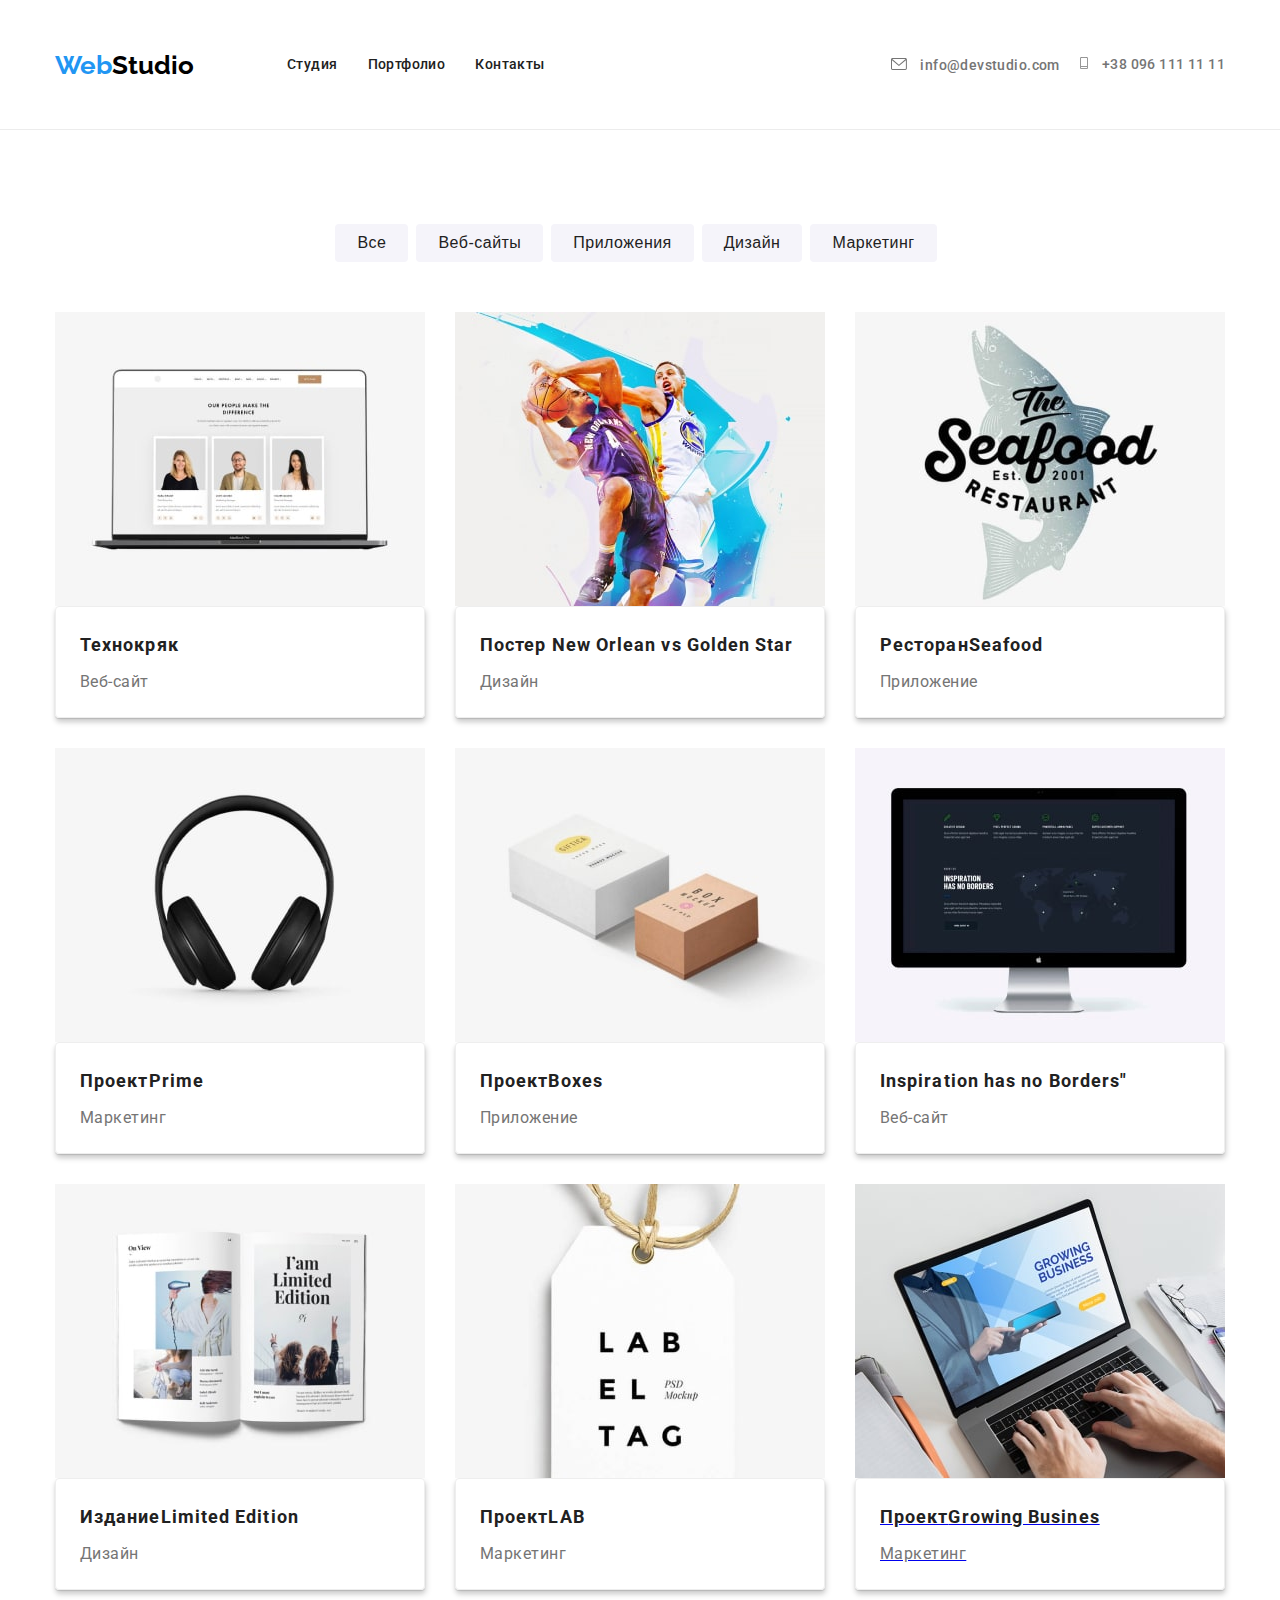
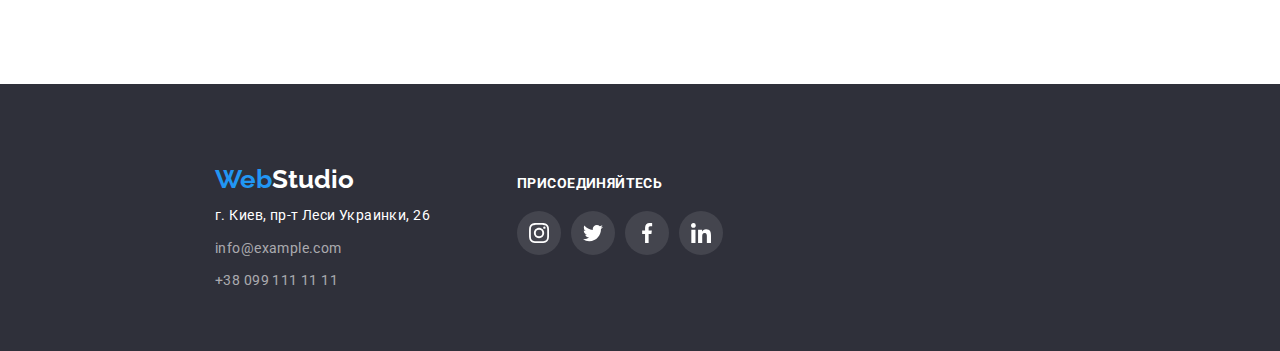
==== commit fbac68b8: "card" ====
--- a/portfolio.html
+++ b/portfolio.html
@@ -28,10 +28,10 @@
           <a class="logo link" href="" lang="en">Web<span class="header-accent">Studio</span></a>
               <ul class="header-list list">
               <li class="header-item">
-              <a class="header-link link is-current pointer" href="./index.html">Студия</a>
+              <a class="header-link link " href="./index.html">Студия</a>
             </li>
             <li class="header-item">
-              <a class="header-link link " href="./portfolio.html">Портфолио</a>
+              <a class="header-link current pointer  link " href="./portfolio.html">Портфолио</a>
             </li>
             <li class="header-item"><a class="header-link link" href="">Контакты</a></li>
           </ul>
@@ -49,15 +49,16 @@
             </ul>
           </div>
         </nav>
-      </header>
     </div>
+    </header>
+    <!--Страница портфолио-->
     <main>
-      <section class="section-portfolio">
-        <div class="container-portfolio">
+      <section class="section">
+        <div class="container">
           <h1 class="visually-hidden">Примеры работ</h1>
           <ul class="portfolio-list">
             <li class="portfolio-item">
-              <button type="button btn" class="portfolio-buttons lits">Все</button>
+              <button type="buttons btn" class="portfolio-buttons lits">Все</button>
             </li>
 
             <li class="portfolio-item">
@@ -76,78 +77,101 @@
               <button type="button" class="portfolio-buttons lits">Маркетинг</button>
             </li>
           </ul>
-        </div>
+        
       
       <!--Проэкты-->
       <!--<section card="section">-->
-        <div class="container card">
+      <!----  <div class="container card">-->
           <ul class="card-list list">
-            <div class="cards-name">
-            <li class="card-item">
-          <img src="./images2/img8-min.jpg" alt="Веб-сайт" width="370" />
-                <h3 class="card-title">Технокряк</h3>
+            <li class="card-item">
+          <a href="#" class="card-link link"><img src="./images2/img8-min.jpg" alt="Веб-сайт" width="370" />
+           <!-- ГОТОВИТЬСЯ     <p class="card-list__project-description">
+                    Технокряк это современная площадка распространения
+                    коронавируса. Компании используют эту платформу для
+                    цифрового шпионажа и атак на защищённые сервера конкурентов.
+                  </p>-->
+              <div class="cards-name">
+          <h3 class="card-title">Технокряк</h3>
                 <p class="card-text">Веб-сайт</p>
-              </div>
-            </li>
-            <div class="cards-name">
-            <li class="card-item">
-              <img src="./images2/img9-min.jpg " alt="Постер" width="370" />
-                <h3 class="card-title">Постер<span lang="en"> New Orlean vs Golden Star</span></h3>
+              </div> 
+              </a> 
+            </li>
+          
+            <li class="card-item">
+                <a href="#" class="card-link link"><img src="./images2/img9-min.jpg " alt="Постер" width="370" />
+                <div class="cards-name">
+              <h3 class="card-title">Постер<span lang="en">  New Orlean vs Golden Star</span></h3>
                 <p class="card-text">Дизайн</p>
-              </div>
-            </li>
-              <div class="cards-name">
-            <li class="card-item">
-              <img src="./images2/img10-min.jpg" alt="Ресторан" width="370" />
-                <h3 class="card-title">Ресторан<span lang="en">Seafood</span></h3>
+                </div>
+                </a> 
+            </li>
+              
+            <li class="card-item">
+                <a href="#" class="card-link link"><img src="./images2/img10-min.jpg" alt="Ресторан" width="370" />
+                  <div class="cards-name">
+              <h3 class="card-title">Ресторан<span lang="en">Seafood</span></h3>
                 <p class="card-text">Приложение</p>
-              </div>
-            </li>
-              <div class="cards-name">
-            <li class="card-item">
-              <img src="./images2/img11-min.jpg" alt="Маркетинг работа" width="370" />
-                <h3 class="card-title">Проект<span lang="en">Prime</span></h3>
+                </div> 
+                </a>
+            </li>
+          
+            <li class="card-item">
+                <a href="#" class="card-link link"><img src="./images2/img11-min.jpg" alt="Маркетинг работа" width="370" />
+                <div class="cards-name">
+              <h3 class="card-title">Проект<span lang="en">Prime</span></h3>
                 <p class="card-text">Маркетинг</p>
-              </div>
-            </li>
-              <div class="cards-name">
-            <li class="card-item">
-              <img src="./images2/img12-min.jpg" alt="Коробка приложение" width="370" />
-                <h3 class="card-title">Проект<span lang="en">Boxes</span></h3>
+                </div> 
+                </a>
+            </li>
+              
+            <li class="card-item">
+                <a href="#" class="card-link link"><img src="./images2/img12-min.jpg" alt="Коробка приложение" width="370" />
+                  <div class="cards-name">
+              <h3 class="card-title">Проект<span lang="en">Boxes</span></h3>
                 <p class="card-text">Приложение</p>
-              </div>
-            </li>
-              <div class="cards-name">
-            <li class="card-item">
-              <img src="./images2/img13-min.jpg" alt="Веб-сайт работа" width="370" />
-                <h3 class="card-title"><span lang="en">Inspiration has no Borders"</span></h3>
+                </div> 
+                </a>
+            </li>
+            
+            <li class="card-item">
+                <a href="#" class="card-link link"><img src="./images2/img13-min.jpg" alt="Веб-сайт работа" width="370" />
+                  <div class="cards-name">
+              <h3 class="card-title"><span lang="en">Inspiration has no Borders"</span></h3>
                 <p class="card-text">Веб-сайт</p>
-              </div>
-            </li>
-              <div class="cards-name">
-            <li class="card-item">
-              <img src="./images2/img14-min.jpg" alt="Дизайн работа" width="370" />
-                <h3 class="card-title">Издание<span lang="en">Limited Edition</span></h3>
+              </div> 
+              </a>
+            </li>
+              
+            <li class="card-item">
+                <a href="#" class="card-link link"><img src="./images2/img14-min.jpg" alt="Дизайн работа" width="370" />
+                  <div class="cards-name">
+              <h3 class="card-title">Издание<span lang="en">Limited Edition</span></h3>
                 <p class="card-text">Дизайн</p>
-              </div>
-            </li>
-              <div class="cards-name">
-            <li class="card-item">
-              <img src="./images2/img15-min.jpg" alt="Маркетинг работа2" width="370" />
-                <h3 class="card-title">Проект<span lang="en">LAB</span></h3>
+                </div> 
+                </a>
+            </li>
+              
+            <li class="card-item">
+                <a href="#" class="card-link link"><img src="./images2/img15-min.jpg" alt="Маркетинг работа2" width="370" />
+                  <div class="cards-name">
+              <h3 class="card-title">Проект<span lang="en">LAB</span></h3>
                 <p class="card-text">Маркетинг</p>
-              </div>
-            </li>
-              <div class="cards-name">
-            <li class="card-item">
-              <img src="./images2/img16-min.jpg" alt="<Большой бизнес>" width="370" />
-                <h3 class="card-title">Проект<span lang="en">Growing Busines</span></h3>
+              </div> 
+              </a>
+            </li>
+              
+            <li class="card-item">
+                <a href="#" class="card-link "><img src="./images2/img16-min.jpg" alt="<Большой бизнес>" width="370" />
+                <div class="cards-name">
+              <h3 class="card-title">Проект<span lang="en">Growing Busines</span></h3>
                 <p class="card-text">Маркетинг</p>
-              </div>
+              </div> 
+              </a> 
             </li>
           </ul>
         </div>
-      </section>  
+      </section> 
+      </div> 
     </main>
 
       <!--подвал-->
--- a/css/styles.css
+++ b/css/styles.css
@@ -21,8 +21,9 @@
   --card-set-gar: 30px;
   --features-icon-background: #f5f4fa;
   --color-icon: #afb1b8;
-}
-#afb1b8 p,
+  --header-brd-line-color: #ececec;
+}
+p,
 h1,
 h2,
 h3,
@@ -97,6 +98,7 @@
   display: block;
   padding-top: 25px;
   padding-bottom: 24px;
+  border-bottom: 1px solid var(--header-brd-line-color);
 }
 
 .header-navigation {
@@ -123,32 +125,18 @@
 .header-item {
   display: flex;
   position: relative;
-  margin-right: 50px;
   color: rgba(33, 150, 243, 1);
 }
-.header-link-link-current {
+.header-link.current-pointer ::after {
   display: block;
   text-decoration: none;
   position: relative;
   color: rgba(33, 150, 243, 1);
 }
-/*.header-link-link-current{
-  content:"";
-  width: 48px;
-  height: 4px;
-  background-color:  var(--accent-color);
-  position: relative;
-  position: bottom 21px;
-  border-radius: 4px;
-  display:flex ;
-  flex-direction: column;
-  align-items: center; 
-  margin-bottom: 32px;
-}*/
 
 .header-ring {
   margin-left: auto;
-  margin-right: avto;
+
   display: flex;
   align-items: center;
 }
@@ -158,19 +146,21 @@
   font-weight: 500;
   font-size: 14px;
   line-height: 1.14;
-  letter-spacing: 0.02em;
+  letter-spacing: 0.03em;
   color: var(--main-text-color);
-  margin-left: 50px;
+  /* margin-left: 30px;*/
 }
 
 .contact-link-link {
+  font-weight: 500;
   font-size: 14px;
-  line-height: 1.6px;
-  letter-spacing: 0.02em;
+  line-height: 1.4px;
+  letter-spacing: 0.03em;
   margin-left: 10px;
   color: var(--main-text-color);
   fill: currentColor;
-  transition: color 300ms linear;
+  text-decoration: none;
+  align-items: center;
 }
 
 .contact-link-link:hover,
@@ -178,9 +168,8 @@
   color: var(--accent-color);
 }
 .contact-mail-link {
+  fill: currentColor;
   margin-right: 10px;
-  fill: currentColor;  
-  transition: color 300ms linear;
 }
 .contact-mail-link:hover,
 .contact-mail-link :focus {
@@ -188,15 +177,15 @@
 }
 
 .contact-tel {
-  width: 16px;
-  height: 12px;
   margin-right: 10px;
   fill: currentColor;
-  transition: color 300ms linear;
 }
 .header-tel:hover,
 .header-tel:focus {
   color: var(--accent-color);
+}
+.header-list .header-item + .header-item {
+  margin-left: 30px;
 }
 
 /*   HEADER PORTFOlIO    */
@@ -237,7 +226,7 @@
   font-weight: 500;
   font-size: 14px;
   line-height: 1.14;
-  letter-spacing: 0.02em;
+  letter-spacing: 0.03em;
   color: #212121;
   transition: color 300ms linear;
 }
@@ -302,6 +291,7 @@
   padding-right: 32px;
   text-align: center;
   align-items: center;
+  line-height: 1.87;
   border-radius: 4px;
   margin-right: auto;
   margin-left: auto;
@@ -369,7 +359,7 @@
 .about-item_item {
   width: calc((100% - 2 * 30px) / 2);
 }
-.socials-icon{
+.socials-icon {
   transition: color 300ms linear;
 }
 .socials-icon:hover,
@@ -438,10 +428,10 @@
   padding-left: 15px;
   padding-right: 15px;
 }
-.masters-name-professions {
+/*.masters-name-professions {
   padding-top: 30px;
   padding-bottom: 30px;
-}
+}*/
 .masters-title {
   font-size: 36px;
   line-height: 1.17;
@@ -477,7 +467,7 @@
   height: 44px;
 }
 .masters-social-item + .masters-social-item {
-  margin: 10px;
+  margin-left: 10px;
 }
 .masters-social-link {
   width: 100%;
@@ -488,12 +478,11 @@
   justify-content: center;
   flex-wrap: wrap;
   color: #afb1b8;
-  transition: color 300ms linear, background-color 300ms linear; 
+  transition: color 300ms linear, background-color 300ms linear;
 }
 .masters-social-icon {
   fill: #afb1b8;
-  transition: color 300ms linear, background-color 300ms linear; 
-
+  transition: color 300ms linear, background-color 300ms linear;
 }
 
 .masters-social-link:hover,
@@ -506,16 +495,13 @@
 .masters-social-link:focus .masters-social-icon {
   fill: var(--main-title-color);
 }
-
-.masters-member {
-  text-align: center;
-  padding-top: 30px;
-}
 .masters-member {
   font-weight: 500;
   font-size: 16px;
   line-height: 1.18;
   letter-spacing: 0.03em;
+  text-align: center;
+  padding-top: 15px;
   color: var(--secondary-text-color);
 }
 .masters-text {
@@ -552,13 +538,13 @@
   width: 170px;
   height: 92px;
   border-radius: 4px;
-  background-color: #e5e5e5;
+  /*  background-color: #e5e5e5;*/
   margin-right: 30px;
 }
 .customers-item {
   font-size: 5px;
   line-height: 0.06px;
-  fill: #afb1b8;
+  /* fill: #afb1b8;*/
   border: 1px solid rgba(175, 177, 184, 1);
 }
 /*
@@ -593,7 +579,7 @@
   height: 1em;
   /*  fill: currentColor;*/
   fill: var(--color-icon);
-  transition: color 300ms linear; 
+  transition: color 300ms linear;
 }
 
 .customers-list {
@@ -616,7 +602,7 @@
   border: var(--accent-color);
   color: var(--color-icon);
   fill: var(--color-icon);
-  transition: color 300ms linear; 
+  transition: color 300ms linear;
 }
 .customers-icon-logo2:hover,
 .customers-link .customers-icon-logo2.customers-link {
@@ -634,26 +620,26 @@
 .icon-logo21 {
   transition: fill 250ms linear, border-color 250ms;
   transition-timing-function: cubic-bezier(0.4, 0, 0.2, 1);
-  transition: color 300ms linear, background-color 300ms linear; 
+  transition: color 300ms linear, background-color 300ms linear;
 }
 
 /* Портфолио  презентация*/
 
-.section-portfolio {
+.section {
   padding-top: 94px;
   padding-bottom: 94px;
-}
-.section-portfolio {
-  width: 1200px;
   margin-left: auto;
   margin-right: auto;
-  padding-left: -15px;
+}
+.container {
+  width: 1200px;
+  padding-left: 15px;
   padding-right: 15px;
 }
-.container-portfolio {
+/*.container {
   align-items: baseline;
   margin-left: 70px;
-}
+}*/
 .hidden {
   position: absolute;
   width: 1px;
@@ -691,7 +677,7 @@
   letter-spacing: 0.03em;
   line-height: 1.62;
   padding: 6px 22px;
-  transition: color 300ms linear, background-color 300ms linear; 
+  transition: color 300ms linear, background-color 300ms linear;
 }
 
 .portfolio-button:hover,
@@ -714,7 +700,7 @@
   letter-spacing: 0.03em;
   line-height: 1.62;
   padding: 6px 22px;
-  transition: color 300ms linear, background-color 300ms linear; 
+  transition: color 300ms linear, background-color 300ms linear;
 }
 .portfolio-buttons:hover,
 .portfolio-buttons:focus {
@@ -731,55 +717,46 @@
 }
 
 /* Портфолио  карточки*/
-.container-card {
-  fill: rgba(255, 255, 255, 1);
-}
+
 .card-list {
   display: flex;
+  justify-content: center;
+  list-style: none;
   flex-wrap: wrap;
-}
-/* padding-bottom: 30px;
-  margin-top: 50px;
+  margin-left: -30px;
   margin-top: -30px;
-  margin-left: -30px;*/
+  transition: box-shadow 250ms;
+  transition-timing-function: cubic-bezier(5.4, 0, 0.2, 1);
+}
+/*.card-list__project-description {
+  display: block;
+  position: absolute;
+  left: 0;
+  top: 0;
+  margin: 0;
+  padding: 63px 24px;
+  width: 370px;
+  height: 294px;
+  bottom: 110px;
+  font-size: 18px;
+  line-height: 1.55;
+  margin-top: 0px;
+  letter-spacing: 0.03em;
+  color: var(--section-text-color);
+  background: var(--card-bcg-color);
+  -webkit-transform: translateY(101%);
+  transform: translateY(101%);
+  -webkit-transition: -webkit-transform var(--animation-duration) var(--animation-function);
+  transition: -webkit-transform var(--animation-duration) var(--animation-function);
+  transition: transform var(--animation-duration) var(--animation-function);
+  transition: transform var(--animation-duration) var(--animation-function),
+    -webkit-transform var(--animation-duration) var(--animation-function);
+}*/
 .card-item {
+  flex-basis: calc(100% / 3 - 30px);
   margin-left: 30px;
   margin-top: 30px;
-}
-.card-list {
-  display: flex;
-  justify-content: center;
-  list-style: none;
-  display: flex;
-  flex-wrap: wrap;
-  padding-bottom: 30px;
-  margin-left: -30px;
-  margin-top: -30px;
-}
-
-.cards-name {
-  flex-basis: calc(100% / 3 - 30px);
-  display: block;
-}
-
-.card-title:not(:last-child) {
-  font-size: 18px;
-  line-height: 2;
-  margin-bottom: 4px;
-  padding-bottom: 4px;
-  padding-top: 20px;
-  color: var(--secondary-title-color);
-}
-
-.card-item {
-  padding-top: 20px;
-  padding-bottom: 20px;
-  padding-left: 24px;
-  box-sizing: border-box;
-  color: #ffffff;
-  background: var(--accent-color);
-  background: #ffffff;
-  transition: color 300ms linear; 
+  background-color: var(--main-title-color);
 }
 .card-item:hover {
   box-shadow: 0px 1px 1px rgba(0, 0, 0, 0.12), 0px 4px 4px rgba(0, 0, 0, 0.06),
@@ -788,13 +765,29 @@
 }
 
 .cards-name {
-  padding-top: 20px;
-  padding-bottom: 20px;
-  padding-right: 24px;
+  padding: 20px 24px;
+  box-sizing: border-box;
   color: #ffffff;
   border: 1px solid #eeeeee;
-}
+  box-shadow: 0px 1px 1px rgba(0, 0, 0, 0.12), 0px 4px 4px rgba(0, 0, 0, 0.06),
+    1px 4px 6px rgba(0, 0, 0, 0.16);
+  border-radius: 4px;
+  /*transition: color 300ms linear;*/
+}
+
+.card-title {
+  font-style: normal;
+  font-weight: 700;
+  font-size: 18px;
+  line-height: 2;
+  letter-spacing: 0.06em;
+  margin-bottom: 4px;
+  margin-right: 4px;
+  color: var(--secondary-title-color);
+}
+
 .card-text {
+  font-style: normal;
   font-size: 16px;
   line-height: 1.87;
   letter-spacing: 0.03em;
@@ -823,7 +816,7 @@
   display: flex;
   color: var(--accent-color);
   margin-bottom: 30px;
-  transition: color 300ms linear; 
+  transition: color 300ms linear;
 }
 
 .footer-list:hover,
@@ -832,8 +825,9 @@
   color: #000;
 }
 .container-footer-contact {
+  margin-left: 215px;
   margin-top: 20px;
-  transition: color 300ms linear; 
+  transition: color 300ms linear;
 }
 .footer-contacts:hover,
 .footer-address:focus {
@@ -841,7 +835,6 @@
   color: rgba(245, 244, 250, 1);
   color: var(--main-title-color);
 }
-
 
 .footer-item {
   margin-top: 10px;
@@ -856,7 +849,7 @@
   line-height: 1.71;
   letter-spacing: 0.03em;
   color: var(--main-title-color);
-  transition: color 300ms linear; 
+  transition: color 300ms linear;
 }
 .footer-address:hover,
 .footer-address:focus {
@@ -878,9 +871,8 @@
   line-height: 1.51;
   letter-spacing: 0.03em;
   color: rgba(255, 255, 255, 0.6);
-  transition: color 300ms linear; 
-}
-
+  transition: color 300ms linear;
+}
 
 .footer-mail-link.footer-tel-link {
   display: flex;
@@ -940,7 +932,6 @@
 }
 .second-footer-icon-color {
   fill: currentColor;
-
 }
 .footer-social-link-color {
   width: 100%;
@@ -951,7 +942,7 @@
   justify-content: center;
   flex-wrap: wrap;
   background: rgba(255, 255, 255, 0.1);
-  transition: background 300ms linear; 
+  transition: background 300ms linear;
 }
 .footer-social-link:hover,
 .footer-social-link:focus {
@@ -960,7 +951,7 @@
 .second-footer-icon:hover,
 .second-footer-icon:focus {
   fill: var(--accent-color);
-  transition: color 300ms linear; 
+  transition: color 300ms linear;
 }
 
 /* .footer-social-link:hover.second-footer-icon,
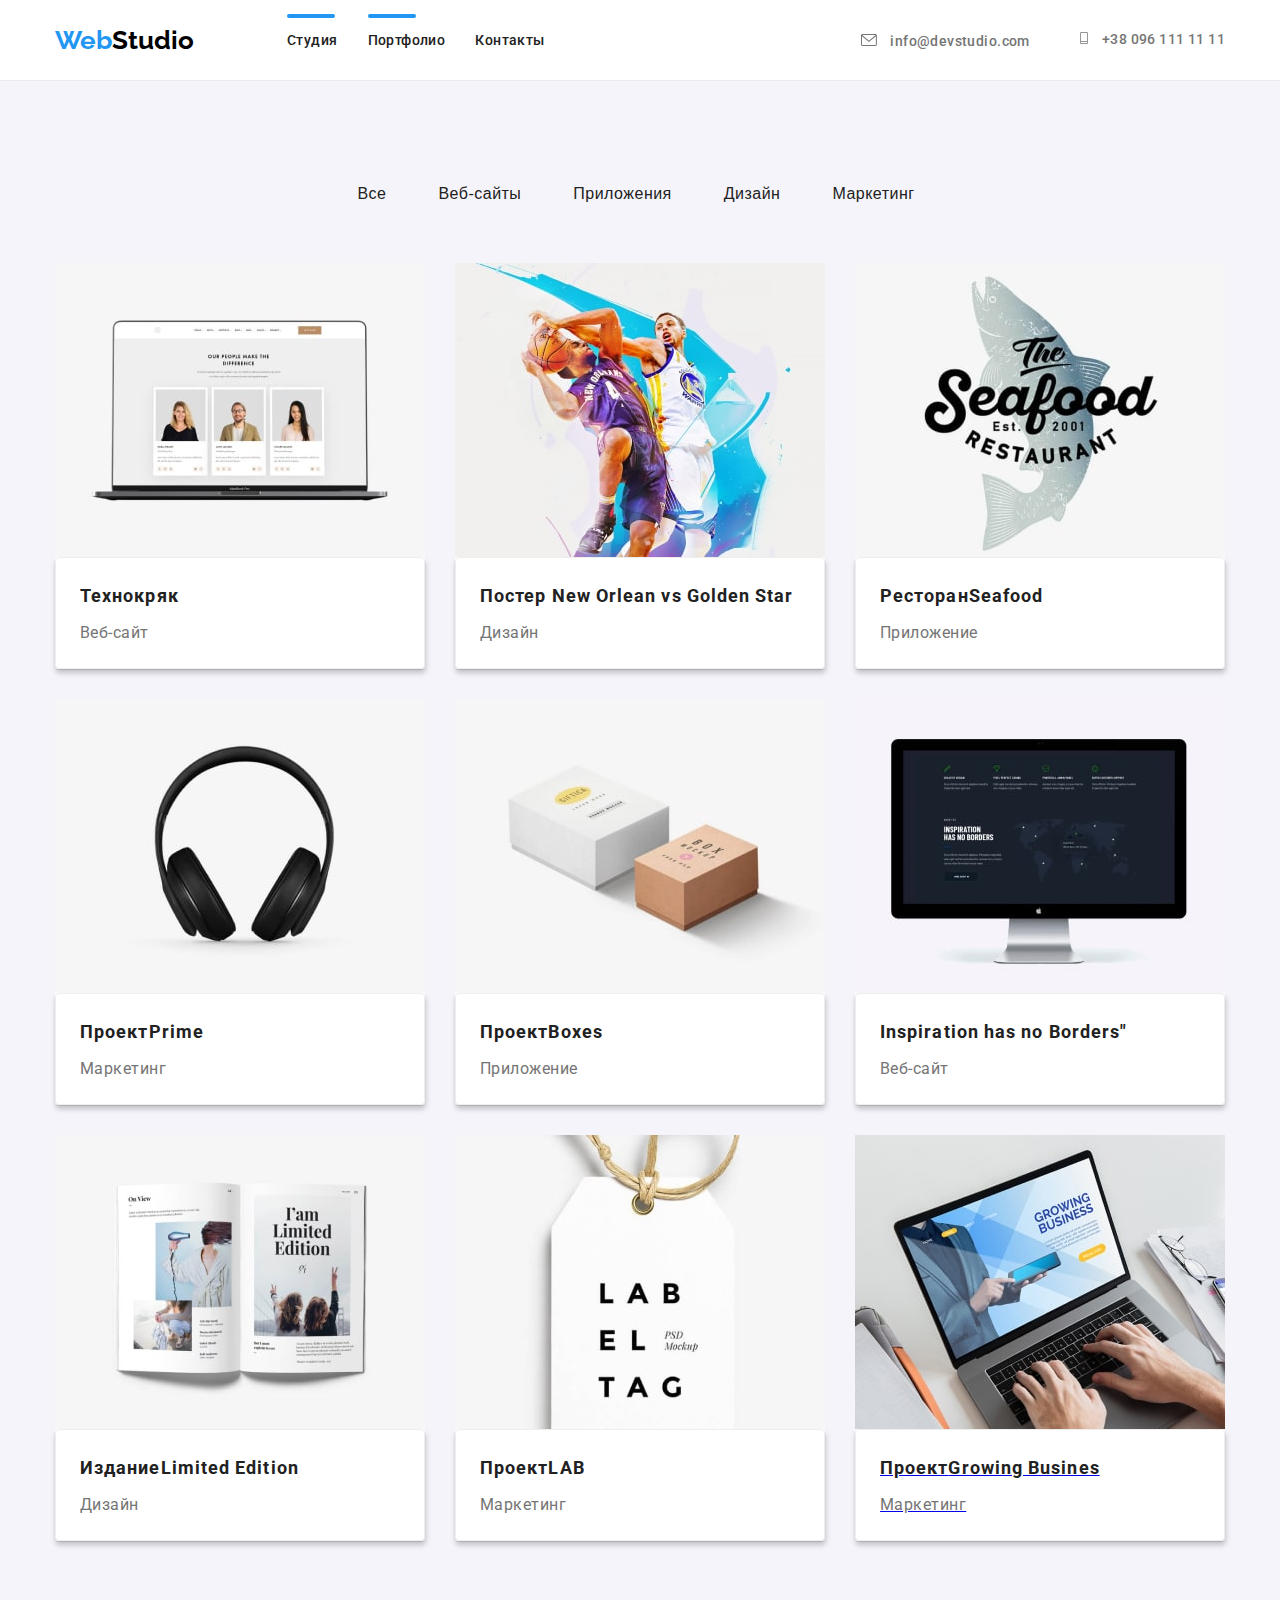
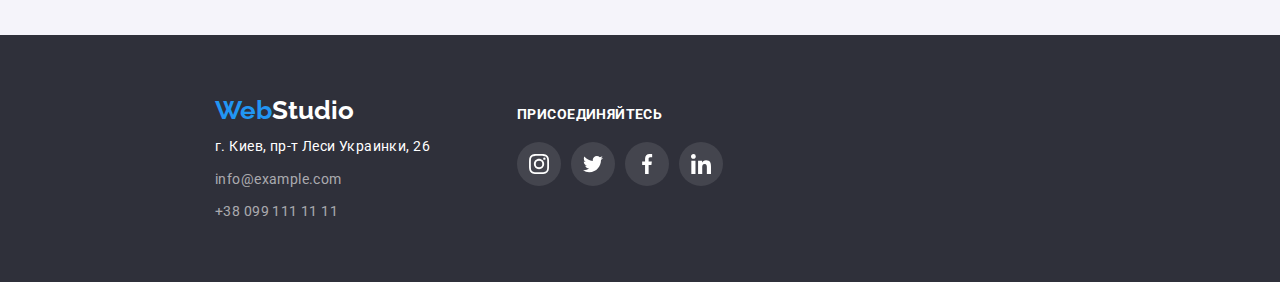
==== commit f85397f3: "плавные переходы" ====
--- a/portfolio.html
+++ b/portfolio.html
@@ -28,10 +28,10 @@
           <a class="logo link" href="" lang="en">Web<span class="header-accent">Studio</span></a>
               <ul class="header-list list">
               <li class="header-item">
-              <a class="header-link link " href="./index.html">Студия</a>
+              <a class="header-link current link " href="./index.html">Студия</a>
             </li>
             <li class="header-item">
-              <a class="header-link current pointer  link " href="./portfolio.html">Портфолио</a>
+              <a class="header-link current pointer link " href="./portfolio.html">Портфолио</a>
             </li>
             <li class="header-item"><a class="header-link link" href="">Контакты</a></li>
           </ul>
@@ -175,9 +175,9 @@
     </main>
 
       <!--подвал-->
-    <section class="section-footer">
+    <footer class="page-footer">
       <div class="container-footer">
-        <div class="container-footer-contact">
+        <div class="footer-contact">
         <a class="logo link" href="" lang="en">Web<span class="footer-accent">Studio</span></a>
         <address class="footer-contacts">
           <ul class="footer-list list">
@@ -219,7 +219,7 @@
               </ul>
           </div>
     </div>
-    </section>
+    </footer>
     </div>
   </body>
 </html>
--- a/css/styles.css
+++ b/css/styles.css
@@ -115,8 +115,7 @@
 }
 .header-list {
   display: flex;
-  margin-top: 32px;
-  margin-bottom: 32px;
+
   font-weight: 500;
   font-size: 14px;
   letter-spacing: 0.02em;
@@ -127,20 +126,82 @@
   position: relative;
   color: rgba(33, 150, 243, 1);
 }
-.header-link.current-pointer ::after {
+
+.header-item {
   display: block;
   text-decoration: none;
   position: relative;
   color: rgba(33, 150, 243, 1);
 }
+.header-link {
+  color: var(--accent-color);
+  text-decoration: none;
+}
+.header-link-prtf {
+  display: block;
+  color: var(--main-text-color);
+  font-weight: 500;
+  font-size: 14px;
+  line-height: 1.14;
+  letter-spacing: 0.02em;
+  text-decoration: none;
+  bottom: -1px;
+}
+.header-link .header-link-prtf {
+  color: var(--accent-color);
+  text-decoration: none;
+}
+.current::after {
+  content: '';
+  width: 100%;
+  height: 4px;
+  margin: 0;
+  position: absolute;
+  position: bottom 21px;
+  left: 0;
+  bottom: 10px;
+  width: 48px;
+  height: 4px;
+  background: var(--accent-color);
+  border-radius: 2px;
+  display: flex;
+  flex-direction: column;
+  align-items: center;
+  margin-bottom: 21px;
+}
+.current-pointer::after {
+  content: '';
+  width: 100%;
+  height: 4px;
+  margin: 0;
+  position: absolute;
+  position: bottom 21px;
+  left: 0;
+  bottom: 10;
+  width: 78px;
+  height: 4px;
+  background: var(--accent-color);
+  border-radius: 2px;
+  display: flex;
+  flex-direction: column;
+  align-items: center;
+  margin-bottom: 21px;
+}
 
 .header-ring {
   margin-left: auto;
-
-  display: flex;
-  align-items: center;
-}
-.header-mail,
+  display: flex;
+  align-items: center;
+}
+.header-mail {
+  display: block;
+  font-weight: 500;
+  font-size: 14px;
+  line-height: 1.14;
+  letter-spacing: 0.03em;
+  color: var(--main-text-color);
+  margin-left: 10px;
+}
 .header-tel {
   display: block;
   font-weight: 500;
@@ -148,7 +209,6 @@
   line-height: 1.14;
   letter-spacing: 0.03em;
   color: var(--main-text-color);
-  /* margin-left: 30px;*/
 }
 
 .contact-link-link {
@@ -156,7 +216,7 @@
   font-size: 14px;
   line-height: 1.4px;
   letter-spacing: 0.03em;
-  margin-left: 10px;
+  /* margin-left: 10px;*/
   color: var(--main-text-color);
   fill: currentColor;
   text-decoration: none;
@@ -178,6 +238,7 @@
 
 .contact-tel {
   margin-right: 10px;
+  margin-left: 30px;
   fill: currentColor;
 }
 .header-tel:hover,
@@ -279,6 +340,8 @@
   cursor: pointer;
   background-color: var(--accent-color);
   color: var(--white-color);
+  background: #2196f3;
+  box-shadow: 0px 4px 4px rgba(0, 0, 0, 0.15);
   border-radius: 4px;
 }
 
@@ -299,12 +362,15 @@
   border: none;
   color: var(--main-title-color);
   background-color: var(--accent-color);
+  box-shadow: 0px 4px rgba(0, 0, 0, 0.15);
   transition: color 300ms linear;
+  transition-timing-function: var(--animation-function);
 }
 
 .hero-button.btn:hover,
 .hero-button.btn:focus {
-  color: var(--secondary-text-color);
+  color: var(--accent-color);
+  color: var(--white-color);
 }
 
 /*--Контейнер преемущества работы -*/
@@ -416,7 +482,7 @@
 }
 
 /*---Команда работников---*/
-.section-masters {
+.section {
   padding-top: 94px;
   padding-bottom: 94px;
   background-color: #f5f4fa;
@@ -461,6 +527,8 @@
   display: flex;
   justify-content: center;
   align-items: center;
+  margin-top: 16px;
+  padding-bottom: 30px;
 }
 .masters-social-item {
   width: 44px;
@@ -495,13 +563,19 @@
 .masters-social-link:focus .masters-social-icon {
   fill: var(--main-title-color);
 }
+
+.masters-name-profession {
+  padding-top: 30px;
+  padding-bottom: 30px;
+}
+
 .masters-member {
   font-weight: 500;
   font-size: 16px;
   line-height: 1.18;
   letter-spacing: 0.03em;
   text-align: center;
-  padding-top: 15px;
+  padding-top: 30px;
   color: var(--secondary-text-color);
 }
 .masters-text {
@@ -560,7 +634,6 @@
   border-radius: 4px;
   fill: currentColor;
   /* background-color:#E5E5E5 ;*/
-  margin-right: 30px;
   fill: #afb1b8;
 }
 .customers-link {
@@ -726,7 +799,7 @@
   margin-left: -30px;
   margin-top: -30px;
   transition: box-shadow 250ms;
-  transition-timing-function: cubic-bezier(5.4, 0, 0.2, 1);
+  /* transition-timing-function: cubic-bezier(5.4, 0, 0.2, 1);*/
 }
 /*.card-list__project-description {
   display: block;
@@ -796,7 +869,7 @@
 
 /*---ПОДВАЛ---*/
 
-.section-footer {
+.page-footer {
   background-color: #2f303a;
   padding-top: 60px;
   padding-bottom: 60px;
@@ -824,9 +897,9 @@
   color: var(--accent-color);
   color: #000;
 }
-.container-footer-contact {
+.footer-contact {
   margin-left: 215px;
-  margin-top: 20px;
+  /* margin-top: 20px;*/
   transition: color 300ms linear;
 }
 .footer-contacts:hover,
